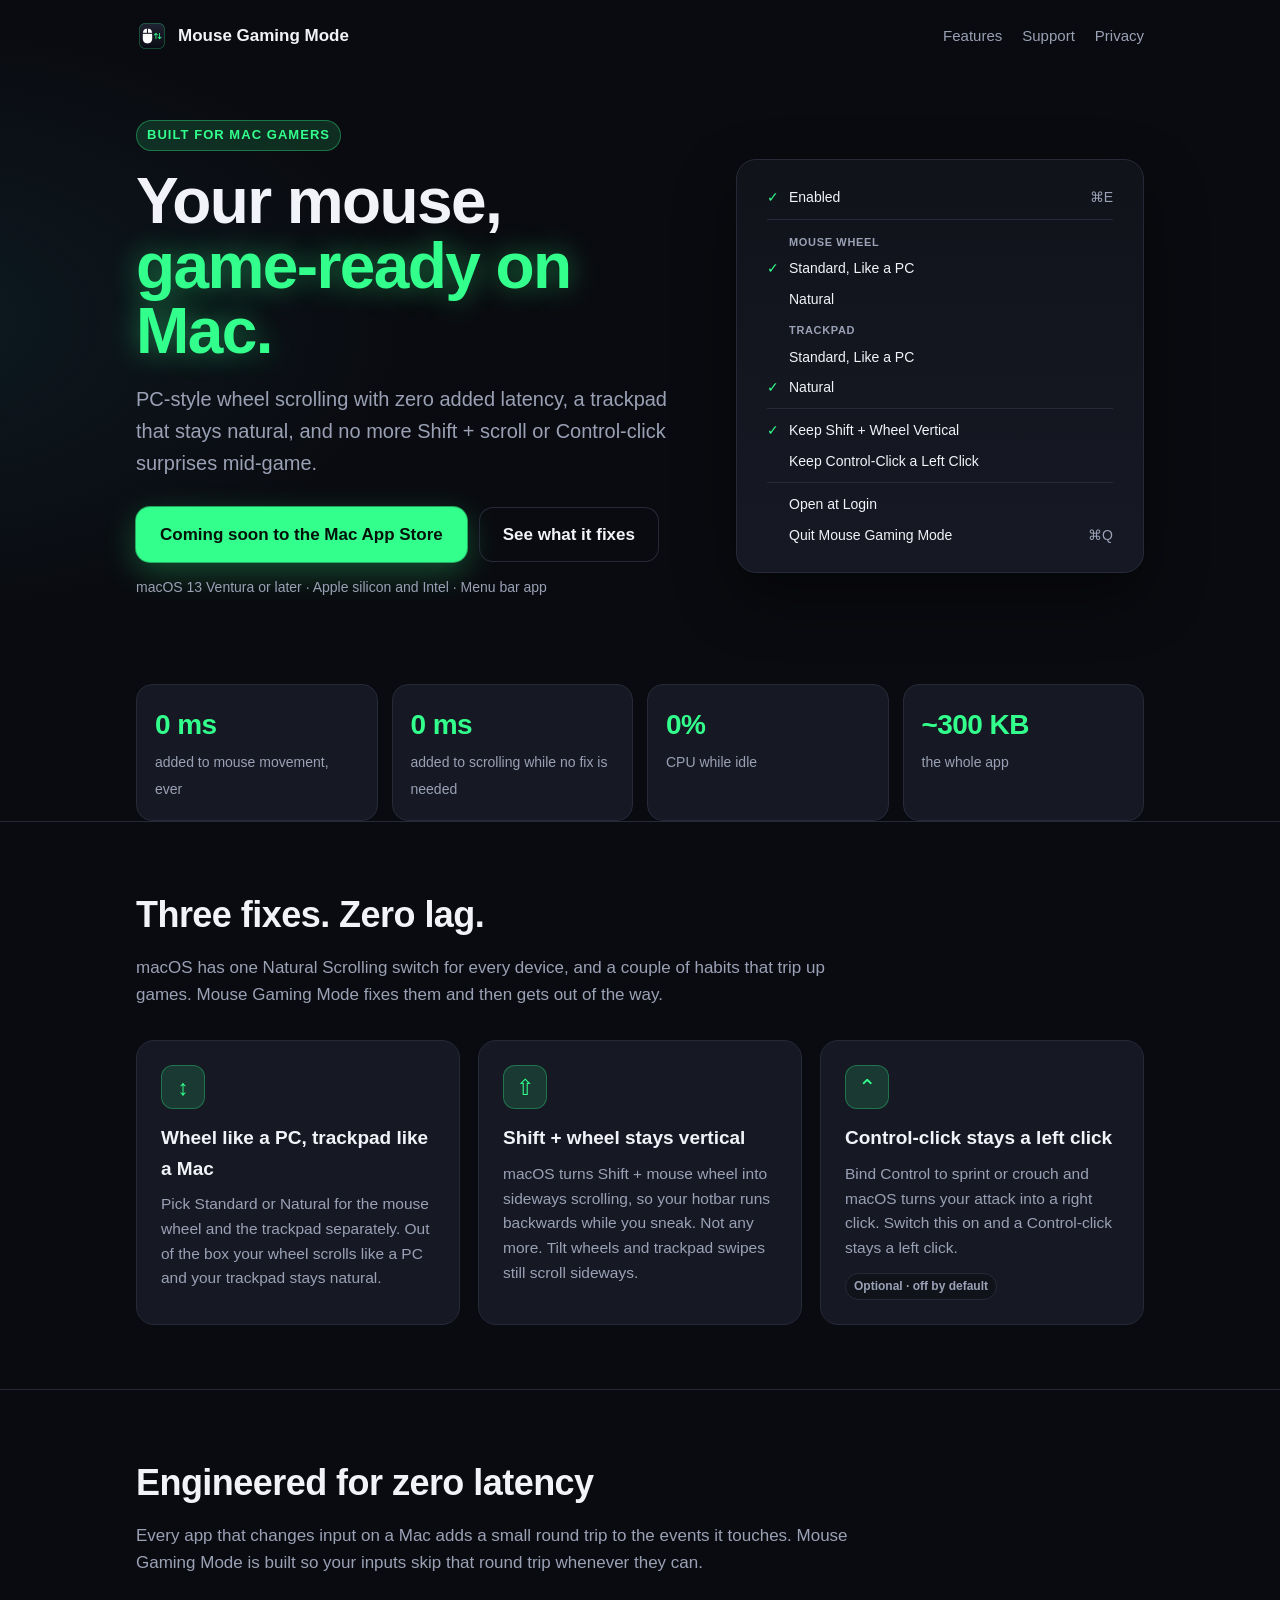
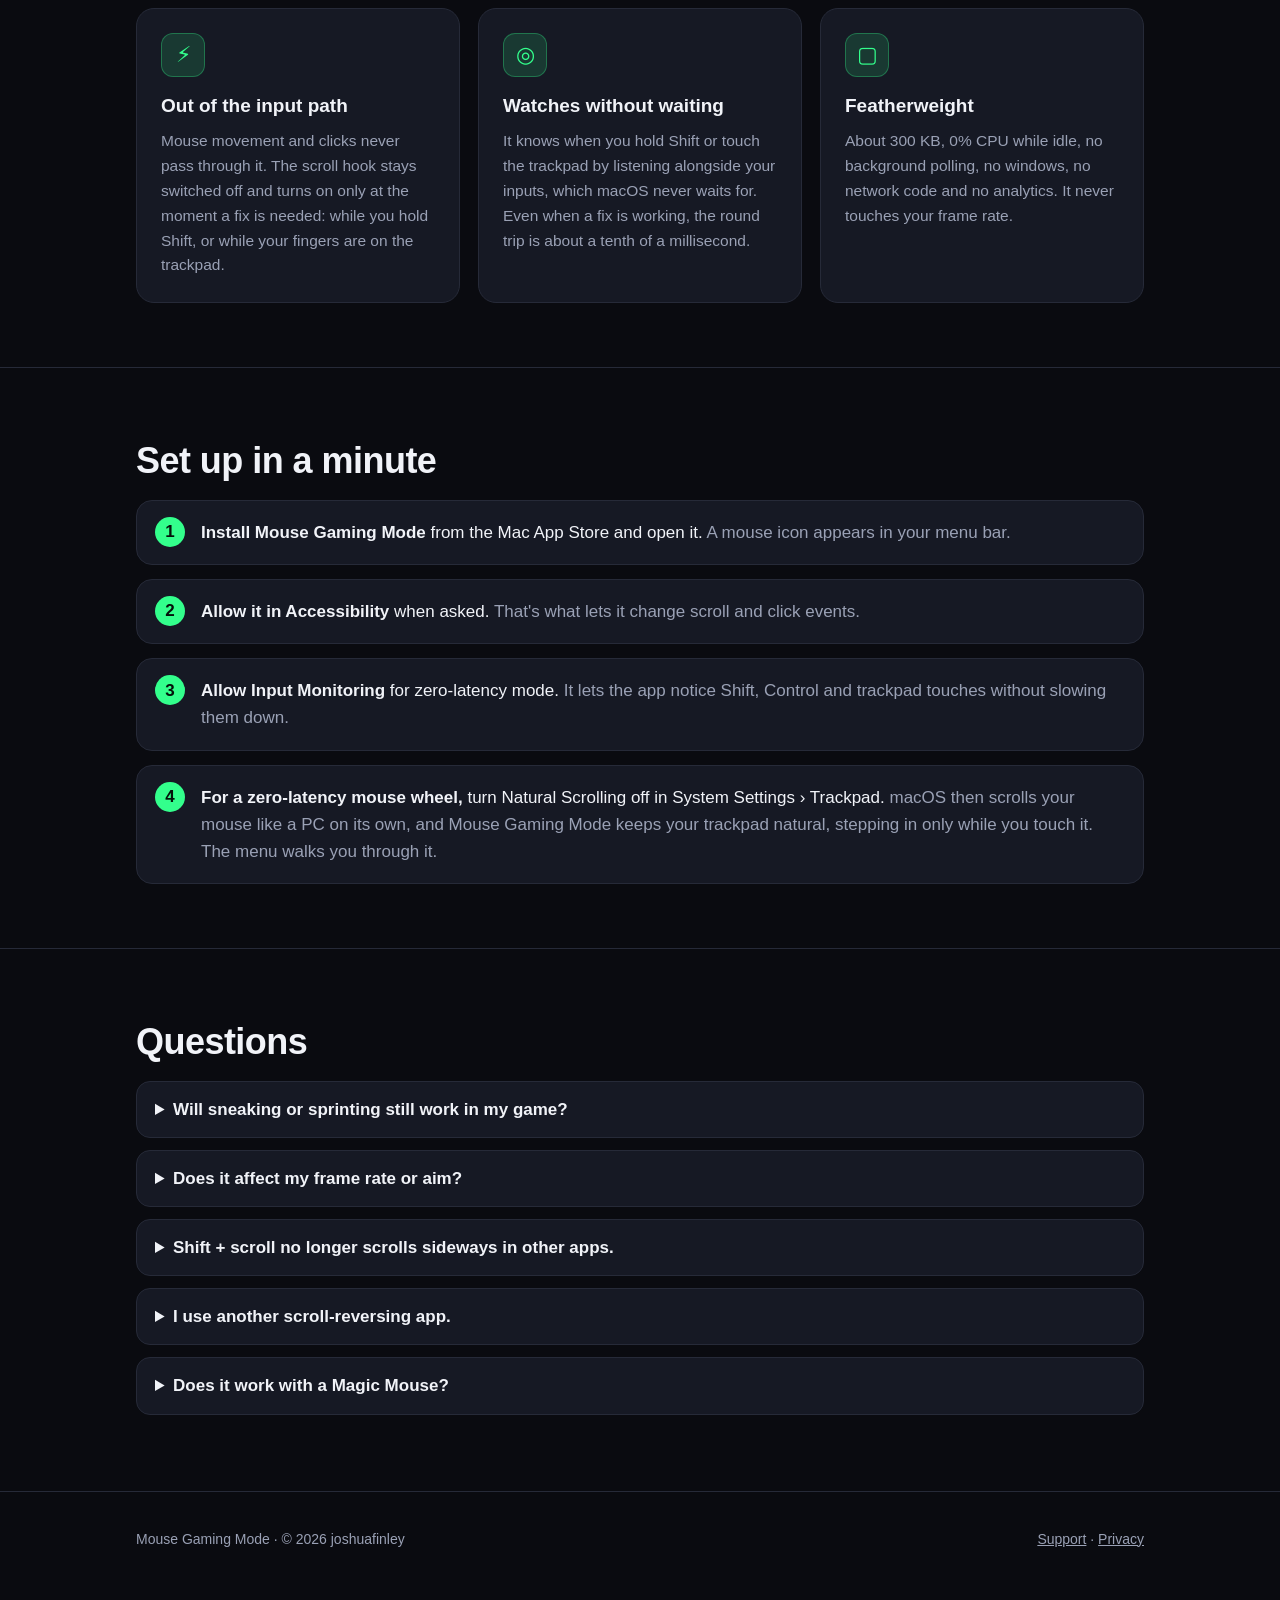
==== index.html @ 8901ee2d "Website for Mouse Gaming Mode Co-Authored-By: Claude Opus 5.5 <noreply@anthropic.com>" ====
<!doctype html>
<html lang="en">
<head>
<meta charset="utf-8">
<meta name="viewport" content="width=device-width, initial-scale=1">
<title>Mouse Gaming Mode for Mac</title>
<meta name="description" content="Mouse Gaming Mode makes your mouse game-ready on Mac: PC-style wheel scrolling with zero added latency, a natural trackpad, and fixes for Shift + scroll and Control-click in games.">
<meta property="og:title" content="Mouse Gaming Mode: your mouse, game-ready on Mac">
<meta property="og:description" content="PC-style mouse scrolling with zero added latency, a natural trackpad, and no more Shift + scroll or Control-click surprises in games.">
<meta property="og:image" content="https://joshuafinley.github.io/mouse-gaming-mode/icon.png">
<link rel="icon" href="icon.png">
<link rel="stylesheet" href="style.css">
</head>
<body>
<div class="wrap">
  <nav>
    <a class="brand" href="./"><img src="icon.png" alt="" width="32" height="32">Mouse Gaming Mode</a>
    <div class="links"><a href="#features">Features</a><a href="support.html">Support</a><a href="privacy.html">Privacy</a></div>
  </nav>

  <header class="hero">
    <div>
      <span class="eyebrow">Built for Mac gamers</span>
      <h1>Your mouse,<br><span class="neon">game‑ready on Mac.</span></h1>
      <p class="lead">PC-style wheel scrolling with zero added latency, a trackpad that stays natural, and no more Shift + scroll or Control-click surprises mid-game.</p>
      <div class="cta">
        <a class="button" aria-disabled="true">Coming soon to the Mac App Store</a>
        <a class="button ghost" href="#features">See what it fixes</a>
      </div>
      <p class="meta">macOS 13 Ventura or later · Apple silicon and Intel · Menu bar app</p>
    </div>
    <div class="panel menu" aria-label="The Mouse Gaming Mode menu">
      <div class="row"><span class="tick">✓</span><span>Enabled</span><span class="key">⌘E</span></div>
      <div class="sep"></div>
      <div class="head">MOUSE WHEEL</div>
      <div class="row"><span class="tick">✓</span><span>Standard, Like a PC</span><span></span></div>
      <div class="row"><span class="tick"></span><span>Natural</span><span></span></div>
      <div class="head">TRACKPAD</div>
      <div class="row"><span class="tick"></span><span>Standard, Like a PC</span><span></span></div>
      <div class="row"><span class="tick">✓</span><span>Natural</span><span></span></div>
      <div class="sep"></div>
      <div class="row"><span class="tick">✓</span><span>Keep Shift + Wheel Vertical</span><span></span></div>
      <div class="row"><span class="tick"></span><span>Keep Control-Click a Left Click</span><span></span></div>
      <div class="sep"></div>
      <div class="row"><span class="tick"></span><span>Open at Login</span><span></span></div>
      <div class="row"><span class="tick"></span><span>Quit Mouse Gaming Mode</span><span class="key">⌘Q</span></div>
    </div>
  </header>

  <div class="stats">
    <div class="stat"><b>0 ms</b><span>added to mouse movement, ever</span></div>
    <div class="stat"><b>0 ms</b><span>added to scrolling while no fix is needed</span></div>
    <div class="stat"><b>0%</b><span>CPU while idle</span></div>
    <div class="stat"><b>~300 KB</b><span>the whole app</span></div>
  </div>
</div>

<section id="features">
  <div class="wrap">
    <h2>Three fixes. Zero lag.</h2>
    <p class="sub">macOS has one Natural Scrolling switch for every device, and a couple of habits that trip up games. Mouse Gaming Mode fixes them and then gets out of the way.</p>
    <div class="cards">
      <article class="card">
        <div class="glyph" aria-hidden="true">↕︎</div>
        <h3>Wheel like a PC, trackpad like a Mac</h3>
        <p>Pick Standard or Natural for the mouse wheel and the trackpad separately. Out of the box your wheel scrolls like a PC and your trackpad stays natural.</p>
      </article>
      <article class="card">
        <div class="glyph" aria-hidden="true">⇧</div>
        <h3>Shift + wheel stays vertical</h3>
        <p>macOS turns Shift + mouse wheel into sideways scrolling, so your hotbar runs backwards while you sneak. Not any more. Tilt wheels and trackpad swipes still scroll sideways.</p>
      </article>
      <article class="card">
        <div class="glyph" aria-hidden="true">⌃</div>
        <h3>Control-click stays a left click</h3>
        <p>Bind Control to sprint or crouch and macOS turns your attack into a right click. Switch this on and a Control-click stays a left click.</p>
        <span class="tag">Optional · off by default</span>
      </article>
    </div>
  </div>
</section>

<section>
  <div class="wrap">
    <h2>Engineered for zero latency</h2>
    <p class="sub">Every app that changes input on a Mac adds a small round trip to the events it touches. Mouse Gaming Mode is built so your inputs skip that round trip whenever they can.</p>
    <div class="cards">
      <article class="card">
        <div class="glyph" aria-hidden="true">⚡︎</div>
        <h3>Out of the input path</h3>
        <p>Mouse movement and clicks never pass through it. The scroll hook stays switched off and turns on only at the moment a fix is needed: while you hold Shift, or while your fingers are on the trackpad.</p>
      </article>
      <article class="card">
        <div class="glyph" aria-hidden="true">◎</div>
        <h3>Watches without waiting</h3>
        <p>It knows when you hold Shift or touch the trackpad by listening alongside your inputs, which macOS never waits for. Even when a fix is working, the round trip is about a tenth of a millisecond.</p>
      </article>
      <article class="card">
        <div class="glyph" aria-hidden="true">▢</div>
        <h3>Featherweight</h3>
        <p>About 300 KB, 0% CPU while idle, no background polling, no windows, no network code and no analytics. It never touches your frame rate.</p>
      </article>
    </div>
  </div>
</section>

<section>
  <div class="wrap">
    <h2>Set up in a minute</h2>
    <ol class="steps">
      <li><strong>Install Mouse Gaming Mode</strong> from the Mac App Store and open it. <span>A mouse icon appears in your menu bar.</span></li>
      <li><strong>Allow it in Accessibility</strong> when asked. <span>That's what lets it change scroll and click events.</span></li>
      <li><strong>Allow Input Monitoring</strong> for zero-latency mode. <span>It lets the app notice Shift, Control and trackpad touches without slowing them down.</span></li>
      <li><strong>For a zero-latency mouse wheel,</strong> turn Natural Scrolling off in System Settings › Trackpad. <span>macOS then scrolls your mouse like a PC on its own, and Mouse Gaming Mode keeps your trackpad natural, stepping in only while you touch it. The menu walks you through it.</span></li>
    </ol>
  </div>
</section>

<section>
  <div class="wrap">
    <h2>Questions</h2>
    <details>
      <summary>Will sneaking or sprinting still work in my game?</summary>
      <p>Yes. Games read the Shift and Control keys directly. Mouse Gaming Mode only removes them from the scroll or click event itself, which is what macOS uses to turn a scroll sideways or a click into a right click.</p>
    </details>
    <details>
      <summary>Does it affect my frame rate or aim?</summary>
      <p>No. It never sees mouse movement, uses no CPU while idle and draws nothing but its menu bar icon.</p>
    </details>
    <details>
      <summary>Shift + scroll no longer scrolls sideways in other apps.</summary>
      <p>That's the fix doing its job everywhere. If you rely on Shift + scroll for sideways scrolling, switch off Keep Shift + Wheel Vertical when you're not gaming.</p>
    </details>
    <details>
      <summary>I use another scroll-reversing app.</summary>
      <p>Quit it first, otherwise both reverse your scrolling and it ends up back where it started.</p>
    </details>
    <details>
      <summary>Does it work with a Magic Mouse?</summary>
      <p>A Magic Mouse scrolls smoothly, like a trackpad, so the App Store edition can't tell the two apart: a Magic Mouse follows your Trackpad setting.</p>
    </details>
  </div>
</section>

<footer>
  <div class="wrap">
    <span>Mouse Gaming Mode · © 2026 joshuafinley</span>
    <span><a href="support.html">Support</a> · <a href="privacy.html">Privacy</a></span>
  </div>
</footer>
</body>
</html>
---- style.css ----
:root {
  --bg: #0a0b10;
  --bg-2: #11131b;
  --surface: #161924;
  --line: #262a38;
  --text: #f1f3f8;
  --muted: #9aa1b5;
  --neon: #33ff8c;
  --neon-dim: rgba(51, 255, 140, 0.14);
  --cyan: #2fd7ff;
  color-scheme: dark;
}
* { box-sizing: border-box; }
html { background: var(--bg); }
body {
  margin: 0;
  background:
    radial-gradient(1200px 500px at 80% -10%, rgba(51, 255, 140, 0.10), transparent 60%),
    radial-gradient(900px 500px at -10% 10%, rgba(47, 215, 255, 0.08), transparent 60%),
    var(--bg);
  color: var(--text);
  font: 17px/1.6 -apple-system, BlinkMacSystemFont, "SF Pro Text", "Helvetica Neue", Arial, sans-serif;
  -webkit-font-smoothing: antialiased;
}
a { color: var(--neon); }
.wrap { max-width: 1040px; margin: 0 auto; padding: 0 16px; }

nav { display: flex; align-items: center; justify-content: space-between; padding: 20px 0; }
nav .brand { display: flex; align-items: center; gap: 10px; color: var(--text); text-decoration: none; font-weight: 700; }
nav .brand img { width: 32px; height: 32px; }
nav .links { display: flex; gap: 20px; font-size: 15px; }
nav .links a { color: var(--muted); text-decoration: none; }
nav .links a:hover { color: var(--text); }

.hero { display: grid; grid-template-columns: 1.15fr 0.85fr; gap: 48px; align-items: center; padding: 48px 0 64px; }
.eyebrow {
  display: inline-block; font-size: 13px; font-weight: 700; letter-spacing: 0.08em; text-transform: uppercase;
  color: var(--neon); background: var(--neon-dim); border: 1px solid rgba(51, 255, 140, 0.35);
  padding: 4px 10px; border-radius: 99px;
}
h1 { font-size: clamp(38px, 6.4vw, 64px); line-height: 1.02; letter-spacing: -0.025em; margin: 18px 0 18px; }
h1 .neon { color: var(--neon); text-shadow: 0 0 28px rgba(51, 255, 140, 0.45); }
.lead { font-size: 20px; color: var(--muted); margin: 0 0 28px; max-width: 32em; }
.cta { display: flex; flex-wrap: wrap; gap: 12px; align-items: center; }
.button {
  display: inline-flex; align-items: center; gap: 10px; padding: 14px 24px; border-radius: 14px;
  background: var(--neon); color: #04130a; font-weight: 700; text-decoration: none;
  box-shadow: 0 0 0 1px rgba(51, 255, 140, 0.6), 0 10px 32px rgba(51, 255, 140, 0.28);
}
.button.ghost { background: transparent; color: var(--text); box-shadow: inset 0 0 0 1px var(--line); }
.button[aria-disabled="true"] { cursor: default; }
.meta { color: var(--muted); font-size: 14px; margin-top: 14px; }

.panel {
  background: linear-gradient(180deg, var(--bg-2), var(--surface)); border: 1px solid var(--line);
  border-radius: 20px; padding: 22px; box-shadow: 0 24px 60px rgba(0, 0, 0, 0.45);
}
.menu { font-size: 14px; }
.menu .row { display: grid; grid-template-columns: 18px 1fr auto; gap: 4px; padding: 4px 8px; border-radius: 6px; }
.menu .row:hover { background: rgba(51, 255, 140, 0.16); }
.menu .tick { color: var(--neon); }
.menu .key { color: var(--muted); }
.menu .head { padding: 8px 8px 2px 30px; font-size: 11px; font-weight: 700; letter-spacing: 0.06em; color: var(--muted); }
.menu .sep { height: 1px; background: var(--line); margin: 6px 8px; }

.stats { display: grid; grid-template-columns: repeat(4, 1fr); gap: 14px; margin: 8px 0 0; }
.stat { background: var(--surface); border: 1px solid var(--line); border-radius: 16px; padding: 18px; }
.stat b { display: block; font-size: 28px; color: var(--neon); letter-spacing: -0.02em; }
.stat span { color: var(--muted); font-size: 14px; }

section { padding: 64px 0; border-top: 1px solid var(--line); }
h2 { font-size: clamp(26px, 4vw, 36px); letter-spacing: -0.015em; margin: 0 0 10px; }
.sub { color: var(--muted); margin: 0 0 32px; max-width: 42em; }
.cards { display: grid; grid-template-columns: repeat(3, 1fr); gap: 18px; }
.card { background: var(--surface); border: 1px solid var(--line); border-radius: 18px; padding: 24px; }
.card .glyph {
  width: 44px; height: 44px; border-radius: 12px; display: grid; place-items: center; font-size: 22px;
  color: var(--neon); background: var(--neon-dim); border: 1px solid rgba(51, 255, 140, 0.3); margin-bottom: 14px;
}
.card h3 { margin: 0 0 8px; font-size: 19px; }
.card p { margin: 0; color: var(--muted); font-size: 15.5px; }
.tag { display: inline-block; margin-top: 12px; font-size: 12px; font-weight: 700; padding: 3px 8px; border-radius: 99px; background: var(--bg-2); color: var(--muted); border: 1px solid var(--line); }

ol.steps { counter-reset: step; list-style: none; padding: 0; margin: 0; display: grid; gap: 14px; }
ol.steps li { counter-increment: step; position: relative; padding: 18px 20px 18px 64px; background: var(--surface); border: 1px solid var(--line); border-radius: 16px; }
ol.steps li::before {
  content: counter(step); position: absolute; left: 18px; top: 16px; width: 30px; height: 30px; border-radius: 50%;
  display: grid; place-items: center; background: var(--neon); color: #04130a; font-weight: 800;
}
ol.steps li span { color: var(--muted); }

details { background: var(--surface); border: 1px solid var(--line); border-radius: 14px; padding: 14px 18px; margin-bottom: 12px; }
summary { font-weight: 600; cursor: pointer; }
details p, details ul { color: var(--muted); margin: 10px 0 0; }

.prose { max-width: 760px; padding: 24px 0 64px; }
.prose h1 { font-size: clamp(32px, 5vw, 44px); }
.prose h2 { font-size: 22px; margin-top: 36px; }
.prose p, .prose li { color: #c9cede; }

footer { padding: 36px 0 56px; color: var(--muted); font-size: 14px; border-top: 1px solid var(--line); }
footer .wrap { display: flex; flex-wrap: wrap; gap: 8px 24px; justify-content: space-between; }
footer a { color: var(--muted); }

@media (max-width: 860px) {
  .hero { grid-template-columns: 1fr; padding-top: 24px; gap: 32px; }
  .cards { grid-template-columns: 1fr; }
  .stats { grid-template-columns: repeat(2, 1fr); }
  nav .links { gap: 14px; }
}
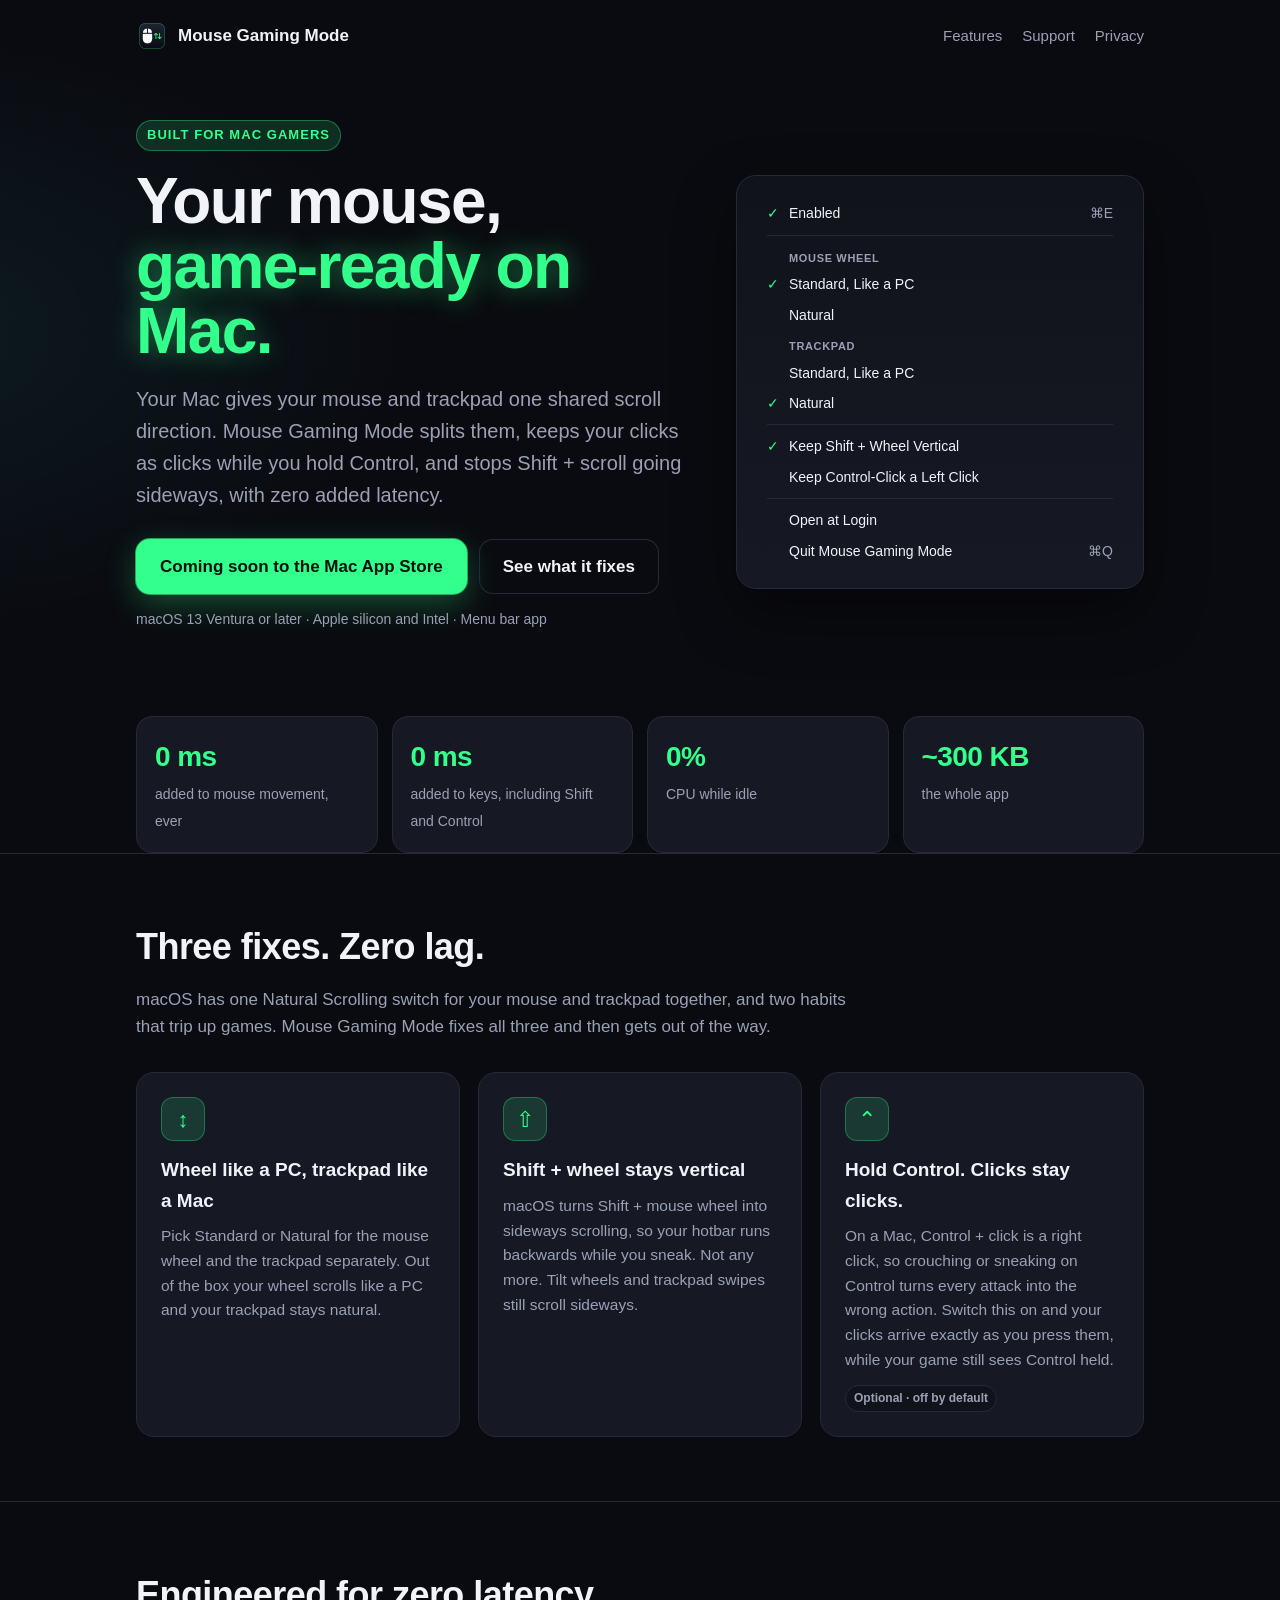
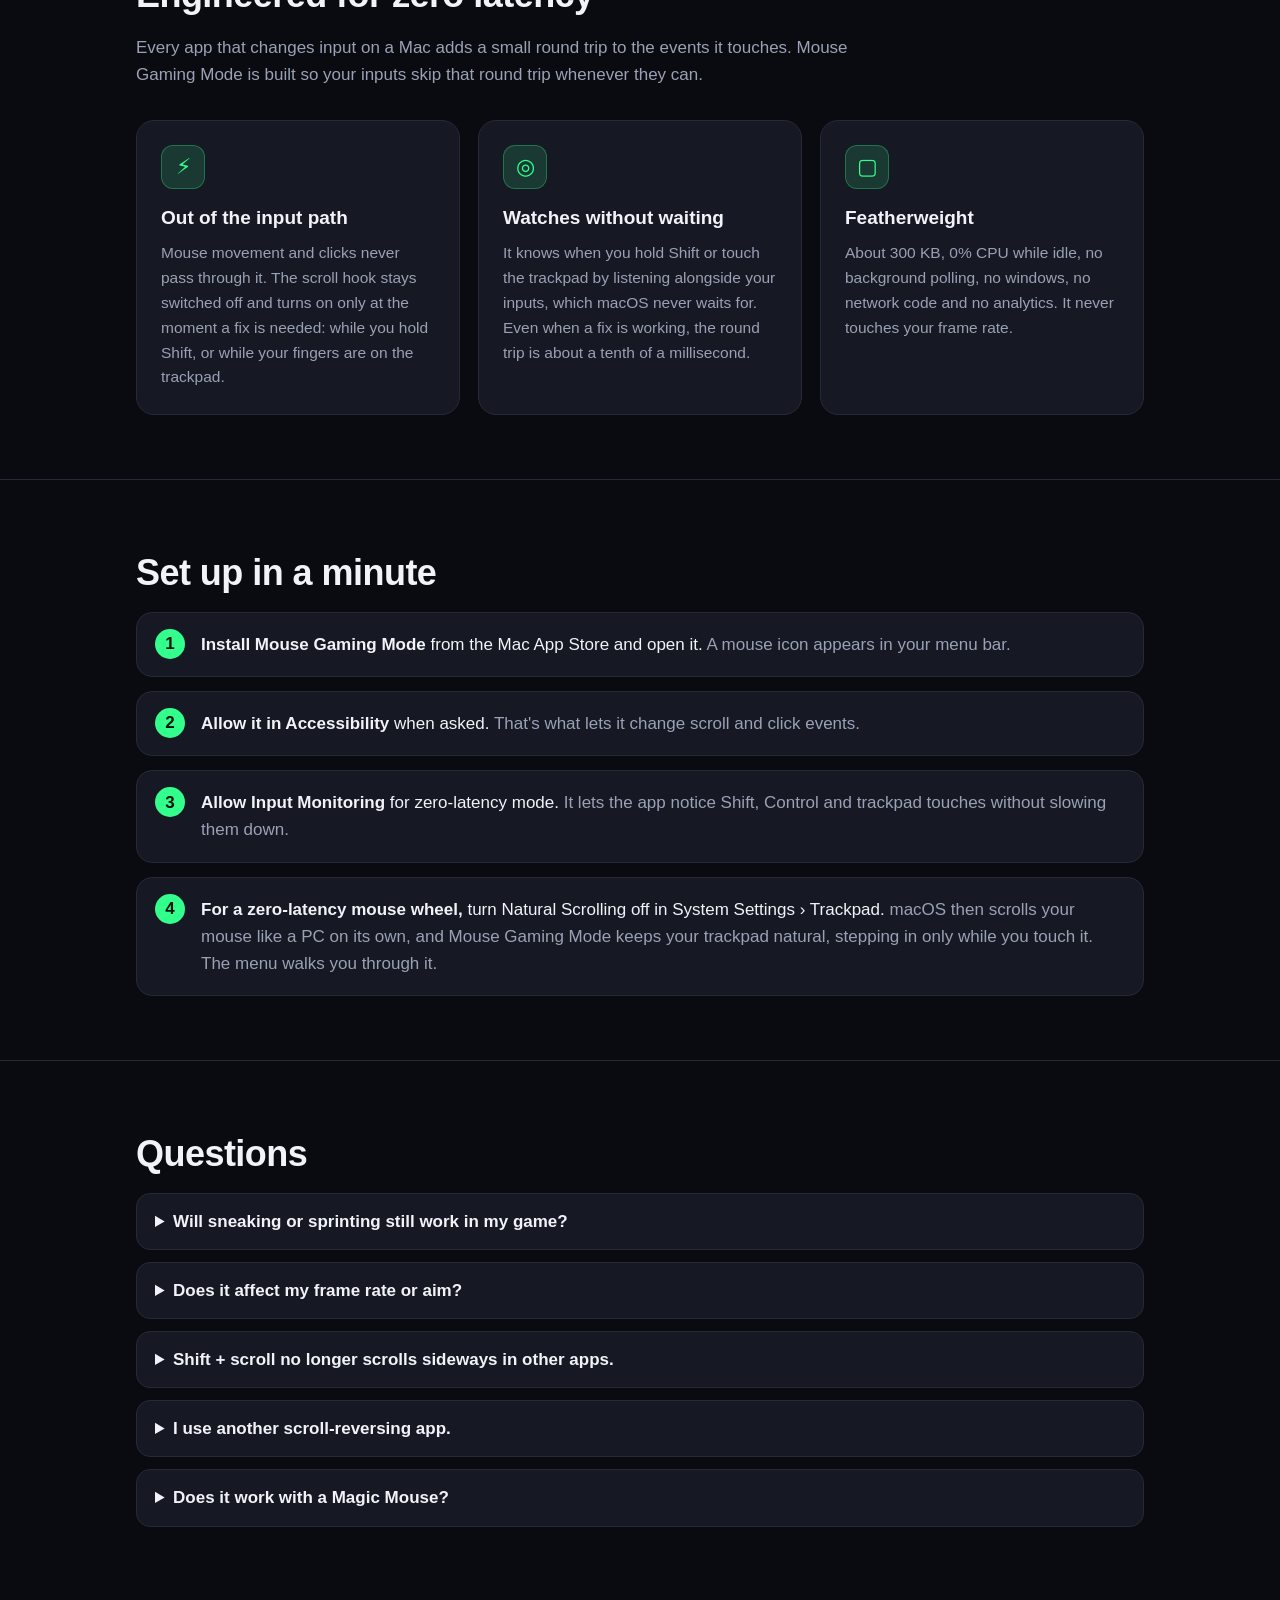
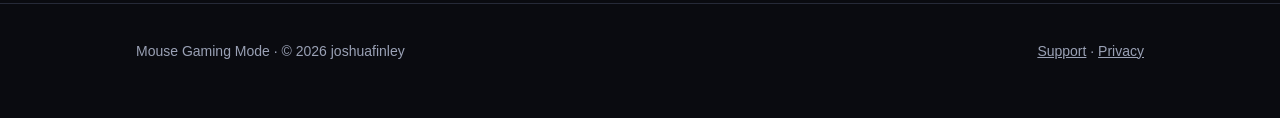
==== commit e8672314: "Lead with the shared scroll direction and Control staying a key Co-Authored-By: Claude Opus 5.5 <nor" ====
--- a/index.html
+++ b/index.html
@@ -22,7 +22,7 @@
     <div>
       <span class="eyebrow">Built for Mac gamers</span>
       <h1>Your mouse,<br><span class="neon">game‑ready on Mac.</span></h1>
-      <p class="lead">PC-style wheel scrolling with zero added latency, a trackpad that stays natural, and no more Shift + scroll or Control-click surprises mid-game.</p>
+      <p class="lead">Your Mac gives your mouse and trackpad one shared scroll direction. Mouse Gaming Mode splits them, keeps your clicks as clicks while you hold Control, and stops Shift + scroll going sideways, with zero added latency.</p>
       <div class="cta">
         <a class="button" aria-disabled="true">Coming soon to the Mac App Store</a>
         <a class="button ghost" href="#features">See what it fixes</a>
@@ -49,7 +49,7 @@
 
   <div class="stats">
     <div class="stat"><b>0 ms</b><span>added to mouse movement, ever</span></div>
-    <div class="stat"><b>0 ms</b><span>added to scrolling while no fix is needed</span></div>
+    <div class="stat"><b>0 ms</b><span>added to keys, including Shift and Control</span></div>
     <div class="stat"><b>0%</b><span>CPU while idle</span></div>
     <div class="stat"><b>~300 KB</b><span>the whole app</span></div>
   </div>
@@ -58,7 +58,7 @@
 <section id="features">
   <div class="wrap">
     <h2>Three fixes. Zero lag.</h2>
-    <p class="sub">macOS has one Natural Scrolling switch for every device, and a couple of habits that trip up games. Mouse Gaming Mode fixes them and then gets out of the way.</p>
+    <p class="sub">macOS has one Natural Scrolling switch for your mouse and trackpad together, and two habits that trip up games. Mouse Gaming Mode fixes all three and then gets out of the way.</p>
     <div class="cards">
       <article class="card">
         <div class="glyph" aria-hidden="true">↕︎</div>
@@ -72,8 +72,8 @@
       </article>
       <article class="card">
         <div class="glyph" aria-hidden="true">⌃</div>
-        <h3>Control-click stays a left click</h3>
-        <p>Bind Control to sprint or crouch and macOS turns your attack into a right click. Switch this on and a Control-click stays a left click.</p>
+        <h3>Hold Control. Clicks stay clicks.</h3>
+        <p>On a Mac, Control + click is a right click, so crouching or sneaking on Control turns every attack into the wrong action. Switch this on and your clicks arrive exactly as you press them, while your game still sees Control held.</p>
         <span class="tag">Optional · off by default</span>
       </article>
     </div>
--- a/style.css
+++ b/style.css
@@ -26,7 +26,7 @@
 .wrap { max-width: 1040px; margin: 0 auto; padding: 0 16px; }
 
 nav { display: flex; align-items: center; justify-content: space-between; padding: 20px 0; }
-nav .brand { display: flex; align-items: center; gap: 10px; color: var(--text); text-decoration: none; font-weight: 700; }
+nav .brand { display: flex; align-items: center; gap: 10px; color: var(--text); text-decoration: none; font-weight: 700; white-space: nowrap; }
 nav .brand img { width: 32px; height: 32px; }
 nav .links { display: flex; gap: 20px; font-size: 15px; }
 nav .links a { color: var(--muted); text-decoration: none; }
@@ -106,5 +106,6 @@
   .hero { grid-template-columns: 1fr; padding-top: 24px; gap: 32px; }
   .cards { grid-template-columns: 1fr; }
   .stats { grid-template-columns: repeat(2, 1fr); }
-  nav .links { gap: 14px; }
+  nav { gap: 12px; }
+  nav .links { gap: 12px; font-size: 14px; }
 }
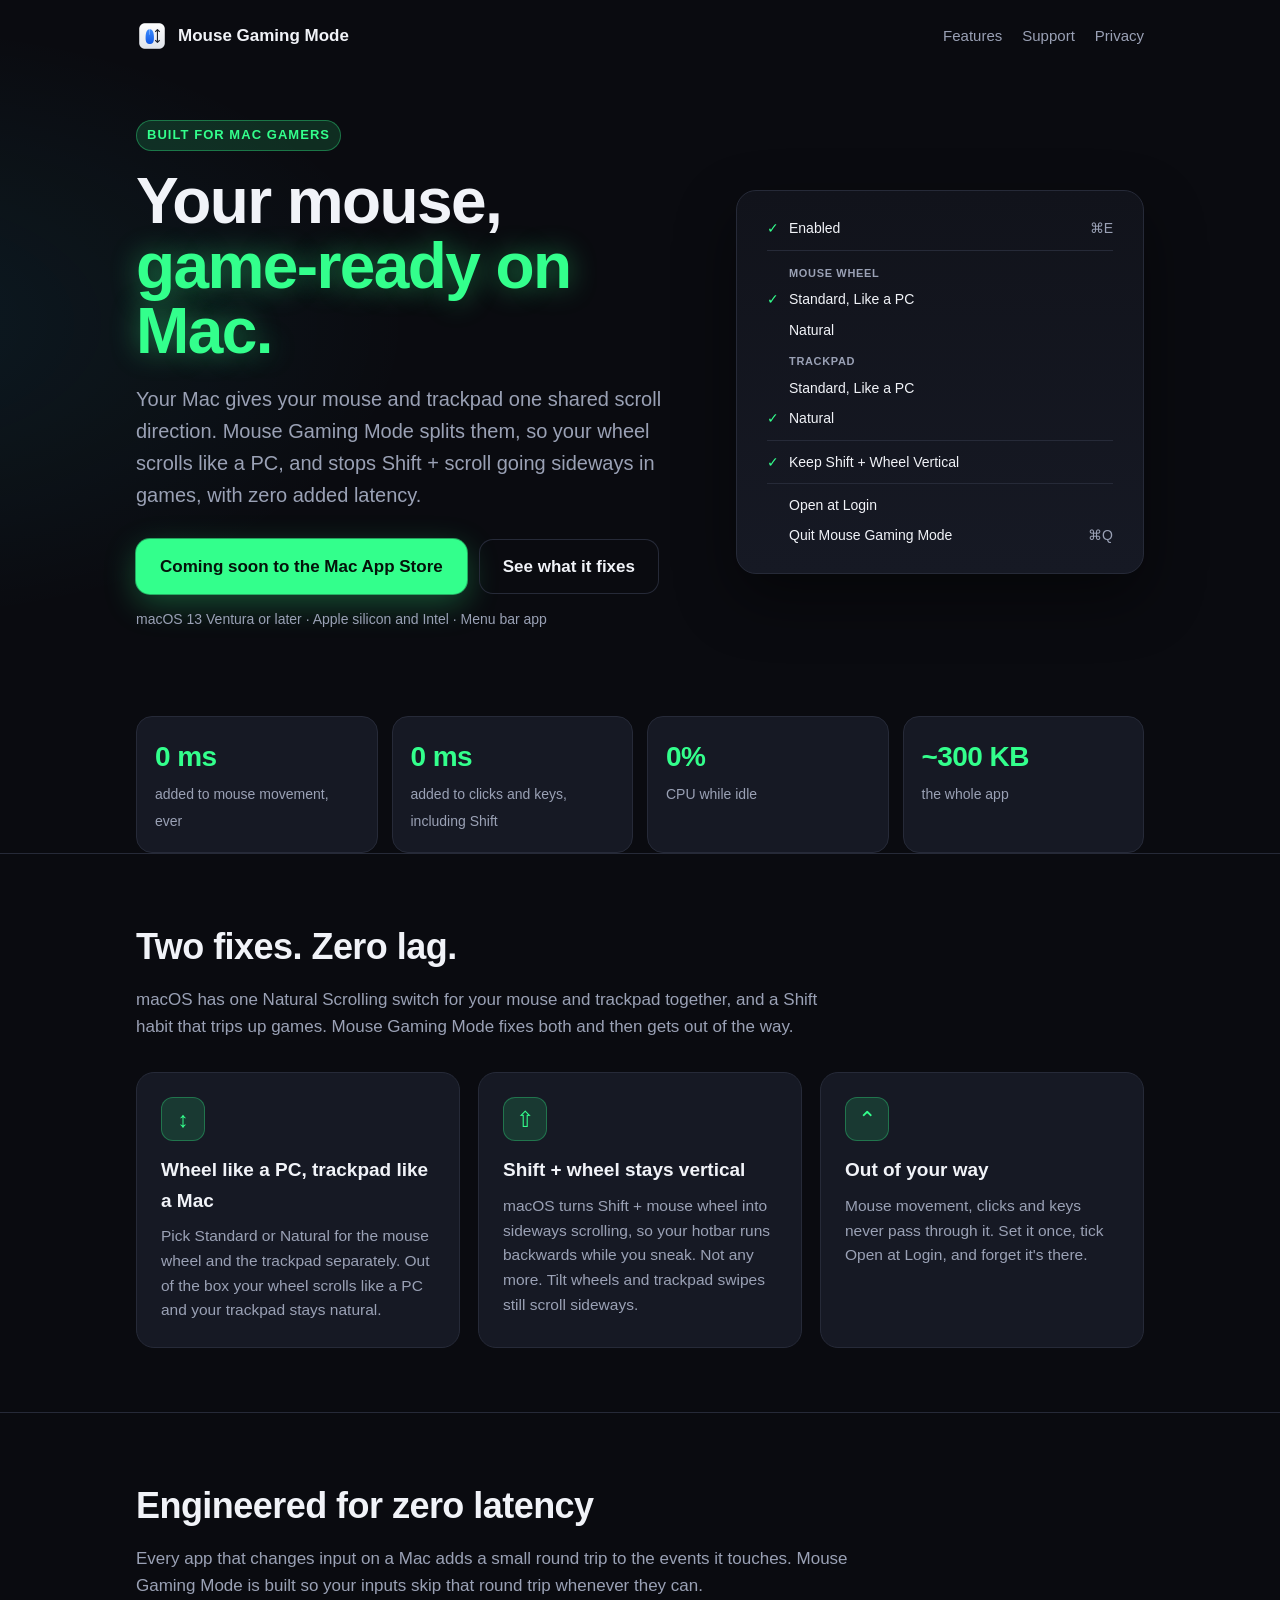
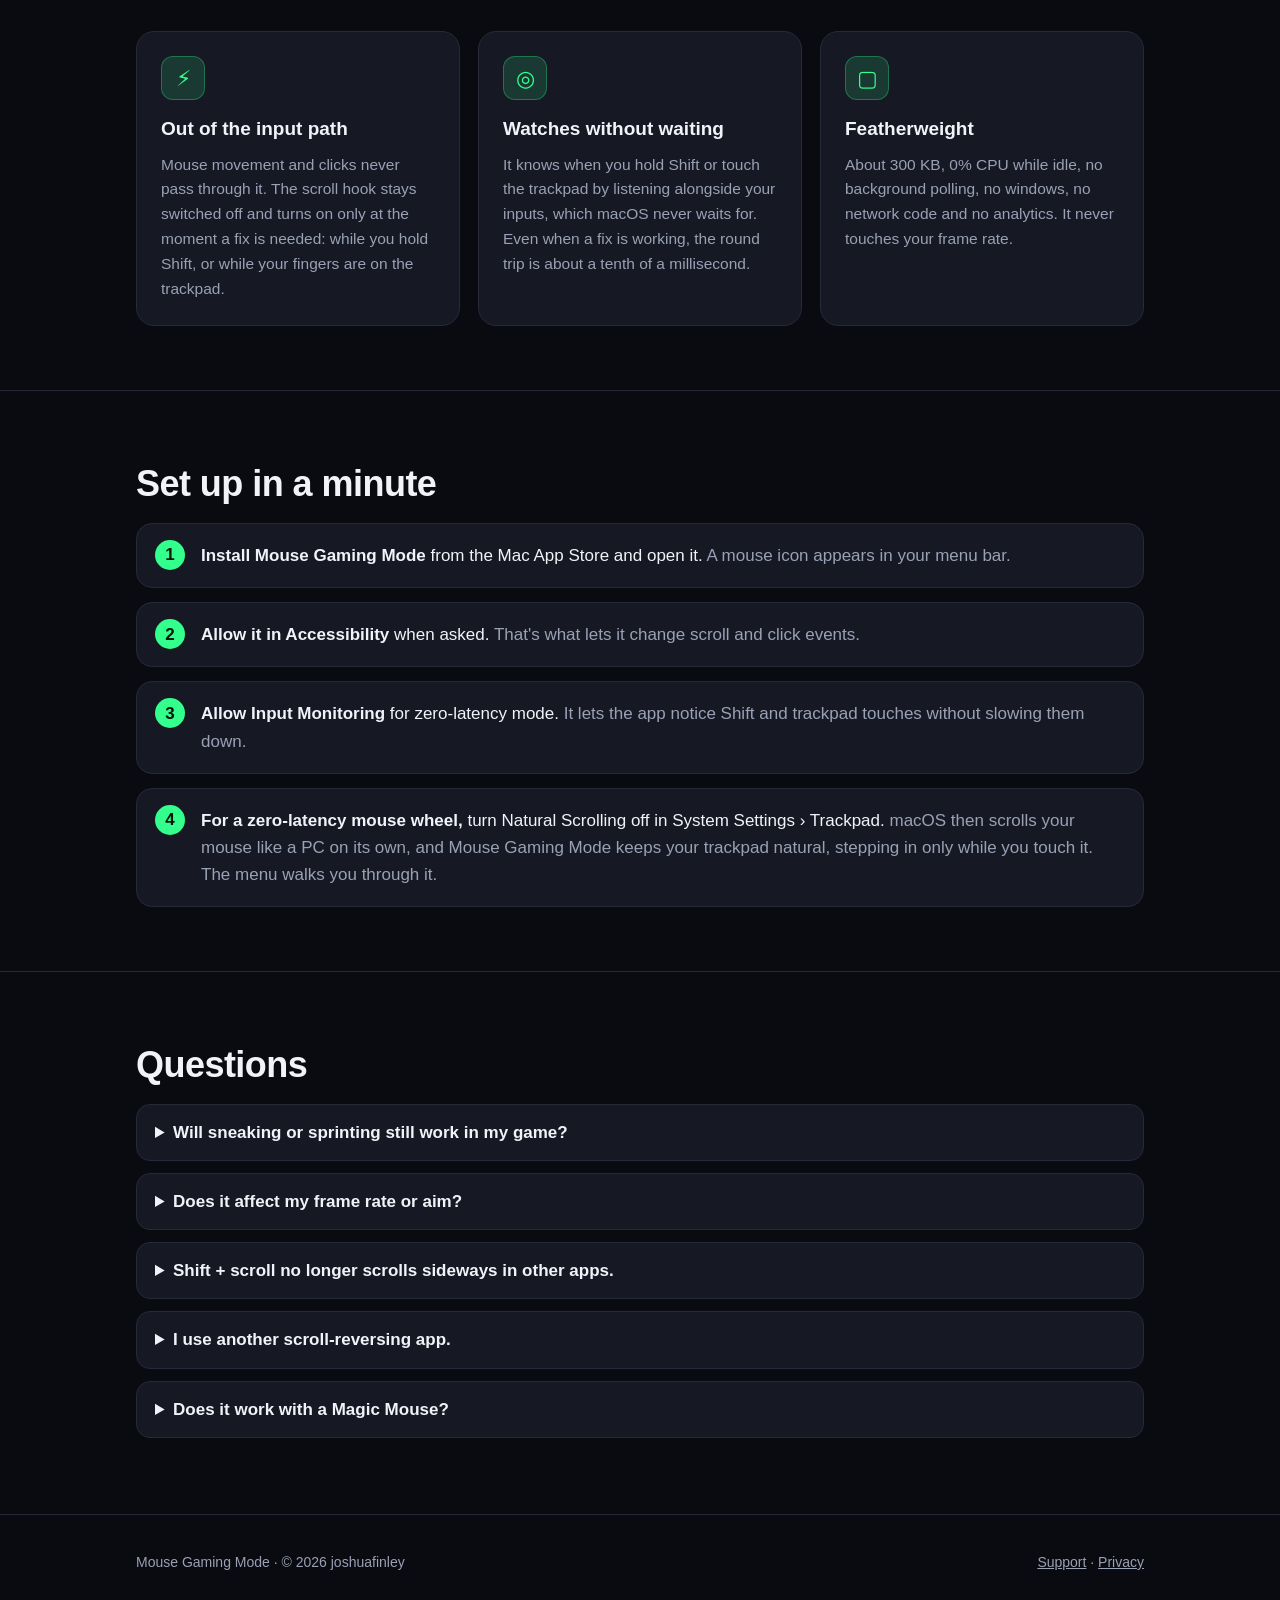
==== commit 802e3ffa: "Remove the Control-click feature from the site Co-Authored-By: Claude Opus 5.5 <noreply@anthropic.co" ====
--- a/index.html
+++ b/index.html
@@ -4,9 +4,9 @@
 <meta charset="utf-8">
 <meta name="viewport" content="width=device-width, initial-scale=1">
 <title>Mouse Gaming Mode for Mac</title>
-<meta name="description" content="Mouse Gaming Mode makes your mouse game-ready on Mac: PC-style wheel scrolling with zero added latency, a natural trackpad, and fixes for Shift + scroll and Control-click in games.">
+<meta name="description" content="Mouse Gaming Mode makes your mouse game-ready on Mac: PC-style wheel scrolling with zero added latency, a natural trackpad, and Shift + scroll that stays vertical in games.">
 <meta property="og:title" content="Mouse Gaming Mode: your mouse, game-ready on Mac">
-<meta property="og:description" content="PC-style mouse scrolling with zero added latency, a natural trackpad, and no more Shift + scroll or Control-click surprises in games.">
+<meta property="og:description" content="PC-style mouse scrolling with zero added latency, a natural trackpad, and no more Shift + scroll going sideways in games.">
 <meta property="og:image" content="https://joshuafinley.github.io/mouse-gaming-mode/icon.png">
 <link rel="icon" href="icon.png">
 <link rel="stylesheet" href="style.css">
@@ -22,7 +22,7 @@
     <div>
       <span class="eyebrow">Built for Mac gamers</span>
       <h1>Your mouse,<br><span class="neon">game‑ready on Mac.</span></h1>
-      <p class="lead">Your Mac gives your mouse and trackpad one shared scroll direction. Mouse Gaming Mode splits them, keeps your clicks as clicks while you hold Control, and stops Shift + scroll going sideways, with zero added latency.</p>
+      <p class="lead">Your Mac gives your mouse and trackpad one shared scroll direction. Mouse Gaming Mode splits them, so your wheel scrolls like a PC, and stops Shift + scroll going sideways in games, with zero added latency.</p>
       <div class="cta">
         <a class="button" aria-disabled="true">Coming soon to the Mac App Store</a>
         <a class="button ghost" href="#features">See what it fixes</a>
@@ -40,7 +40,6 @@
       <div class="row"><span class="tick">✓</span><span>Natural</span><span></span></div>
       <div class="sep"></div>
       <div class="row"><span class="tick">✓</span><span>Keep Shift + Wheel Vertical</span><span></span></div>
-      <div class="row"><span class="tick"></span><span>Keep Control-Click a Left Click</span><span></span></div>
       <div class="sep"></div>
       <div class="row"><span class="tick"></span><span>Open at Login</span><span></span></div>
       <div class="row"><span class="tick"></span><span>Quit Mouse Gaming Mode</span><span class="key">⌘Q</span></div>
@@ -49,7 +48,7 @@
 
   <div class="stats">
     <div class="stat"><b>0 ms</b><span>added to mouse movement, ever</span></div>
-    <div class="stat"><b>0 ms</b><span>added to keys, including Shift and Control</span></div>
+    <div class="stat"><b>0 ms</b><span>added to clicks and keys, including Shift</span></div>
     <div class="stat"><b>0%</b><span>CPU while idle</span></div>
     <div class="stat"><b>~300 KB</b><span>the whole app</span></div>
   </div>
@@ -57,8 +56,8 @@
 
 <section id="features">
   <div class="wrap">
-    <h2>Three fixes. Zero lag.</h2>
-    <p class="sub">macOS has one Natural Scrolling switch for your mouse and trackpad together, and two habits that trip up games. Mouse Gaming Mode fixes all three and then gets out of the way.</p>
+    <h2>Two fixes. Zero lag.</h2>
+    <p class="sub">macOS has one Natural Scrolling switch for your mouse and trackpad together, and a Shift habit that trips up games. Mouse Gaming Mode fixes both and then gets out of the way.</p>
     <div class="cards">
       <article class="card">
         <div class="glyph" aria-hidden="true">↕︎</div>
@@ -72,9 +71,8 @@
       </article>
       <article class="card">
         <div class="glyph" aria-hidden="true">⌃</div>
-        <h3>Hold Control. Clicks stay clicks.</h3>
-        <p>On a Mac, Control + click is a right click, so crouching or sneaking on Control turns every attack into the wrong action. Switch this on and your clicks arrive exactly as you press them, while your game still sees Control held.</p>
-        <span class="tag">Optional · off by default</span>
+        <h3>Out of your way</h3>
+        <p>Mouse movement, clicks and keys never pass through it. Set it once, tick Open at Login, and forget it's there.</p>
       </article>
     </div>
   </div>
@@ -110,7 +108,7 @@
     <ol class="steps">
       <li><strong>Install Mouse Gaming Mode</strong> from the Mac App Store and open it. <span>A mouse icon appears in your menu bar.</span></li>
       <li><strong>Allow it in Accessibility</strong> when asked. <span>That's what lets it change scroll and click events.</span></li>
-      <li><strong>Allow Input Monitoring</strong> for zero-latency mode. <span>It lets the app notice Shift, Control and trackpad touches without slowing them down.</span></li>
+      <li><strong>Allow Input Monitoring</strong> for zero-latency mode. <span>It lets the app notice Shift and trackpad touches without slowing them down.</span></li>
       <li><strong>For a zero-latency mouse wheel,</strong> turn Natural Scrolling off in System Settings › Trackpad. <span>macOS then scrolls your mouse like a PC on its own, and Mouse Gaming Mode keeps your trackpad natural, stepping in only while you touch it. The menu walks you through it.</span></li>
     </ol>
   </div>
@@ -121,7 +119,7 @@
     <h2>Questions</h2>
     <details>
       <summary>Will sneaking or sprinting still work in my game?</summary>
-      <p>Yes. Games read the Shift and Control keys directly. Mouse Gaming Mode only removes them from the scroll or click event itself, which is what macOS uses to turn a scroll sideways or a click into a right click.</p>
+      <p>Yes. Games read the Shift key directly. Mouse Gaming Mode only removes Shift from the scroll event itself, which is what macOS uses to turn a scroll sideways.</p>
     </details>
     <details>
       <summary>Does it affect my frame rate or aim?</summary>
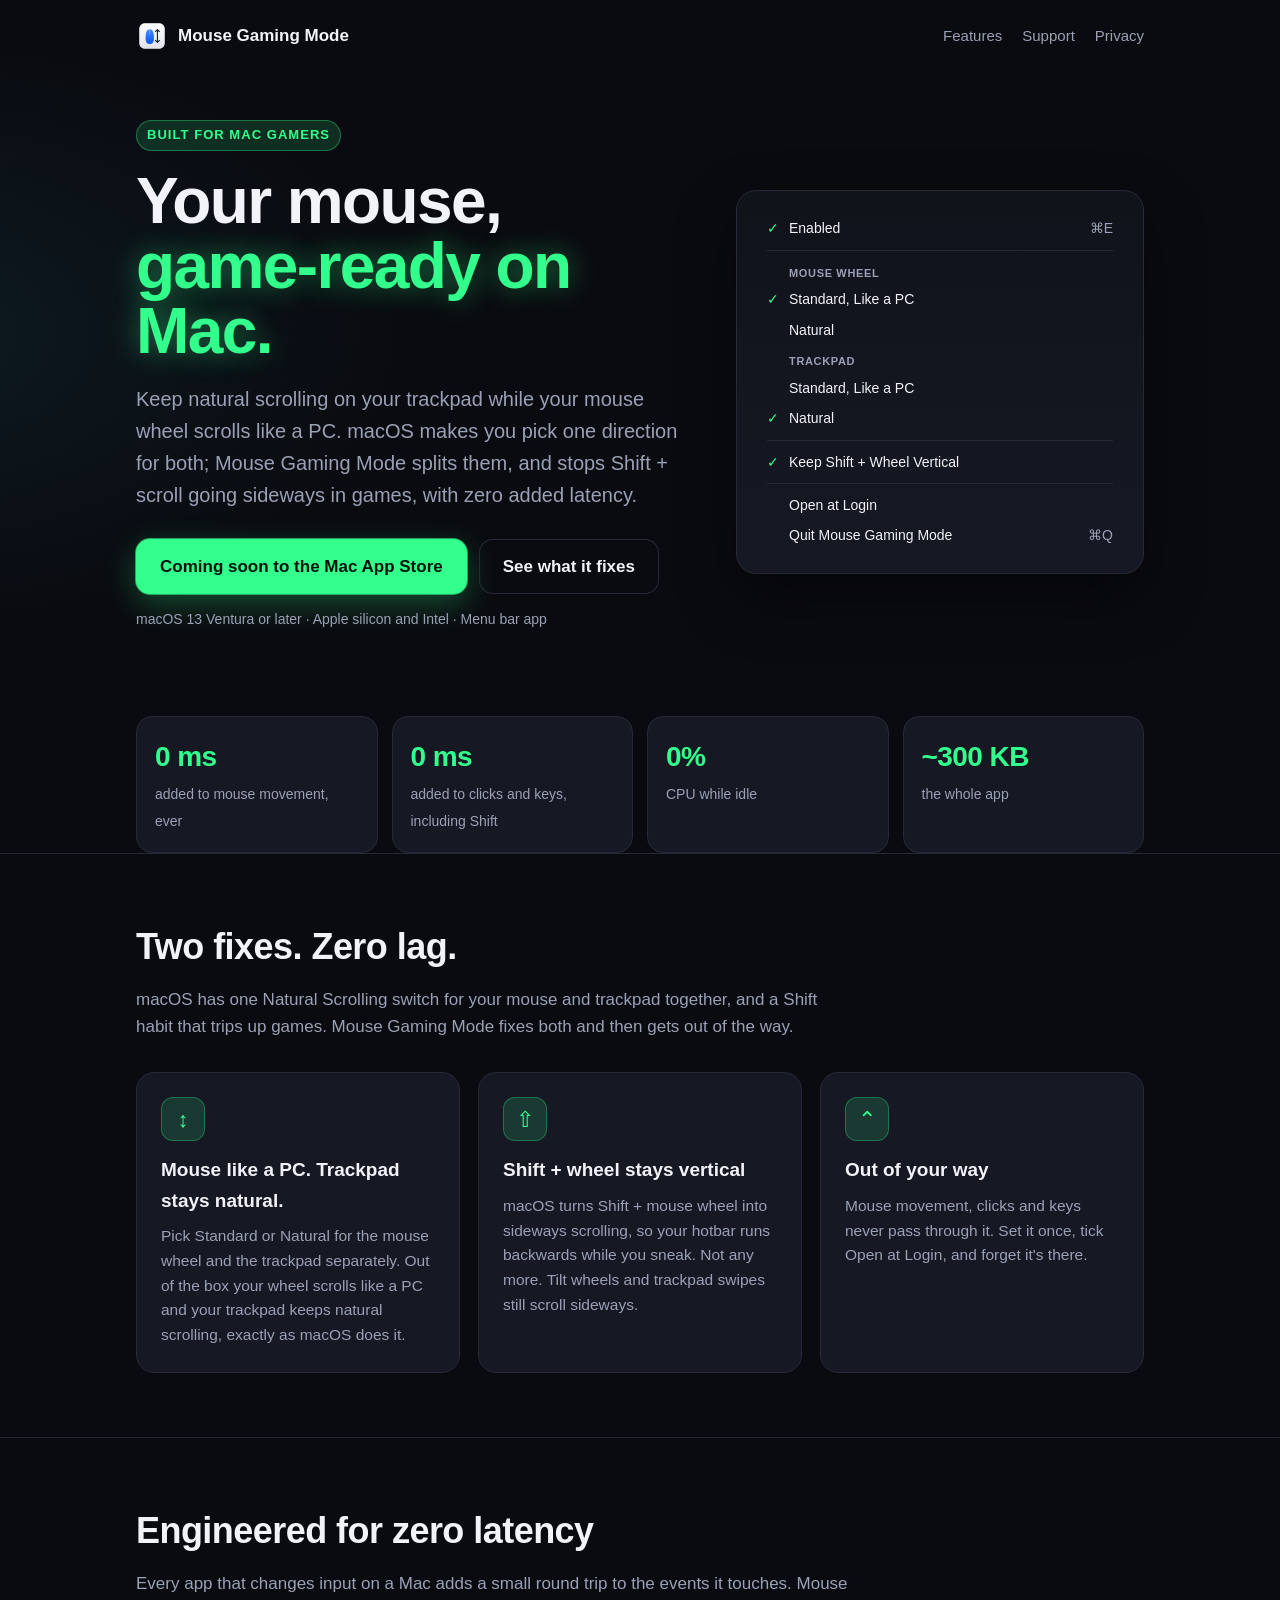
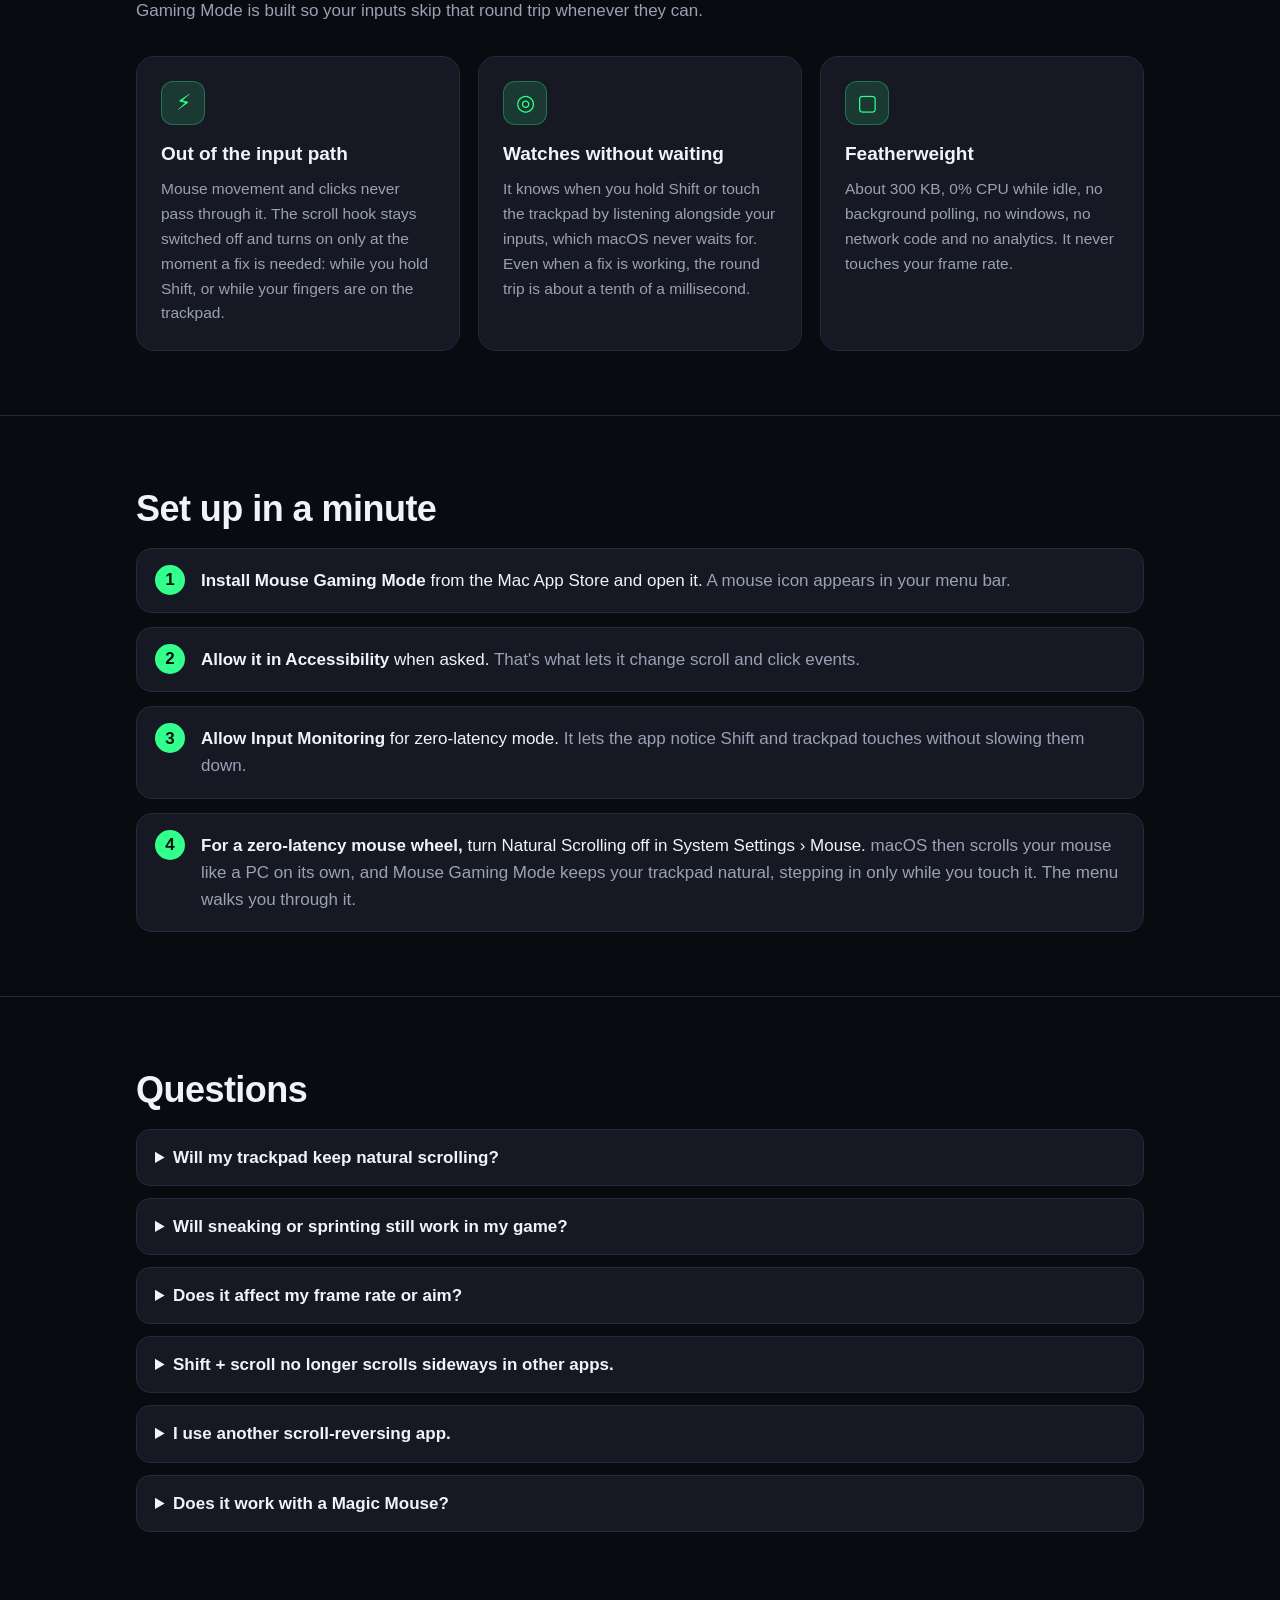
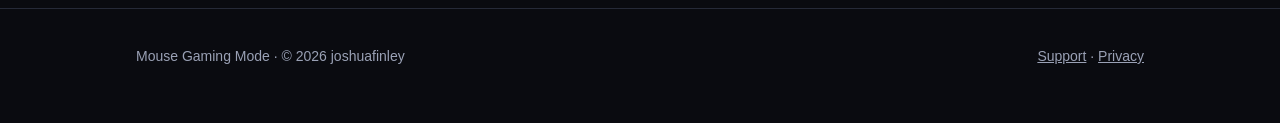
==== commit 60b9008c: "Lead with the trackpad keeping natural scrolling Co-Authored-By: Claude Opus 5.5 <noreply@anthropic." ====
--- a/index.html
+++ b/index.html
@@ -4,9 +4,9 @@
 <meta charset="utf-8">
 <meta name="viewport" content="width=device-width, initial-scale=1">
 <title>Mouse Gaming Mode for Mac</title>
-<meta name="description" content="Mouse Gaming Mode makes your mouse game-ready on Mac: PC-style wheel scrolling with zero added latency, a natural trackpad, and Shift + scroll that stays vertical in games.">
+<meta name="description" content="Keep natural scrolling on your trackpad while your mouse wheel scrolls like a PC. Mouse Gaming Mode splits the Mac's shared scroll direction, with zero added latency, and keeps Shift + scroll vertical in games.">
 <meta property="og:title" content="Mouse Gaming Mode: your mouse, game-ready on Mac">
-<meta property="og:description" content="PC-style mouse scrolling with zero added latency, a natural trackpad, and no more Shift + scroll going sideways in games.">
+<meta property="og:description" content="Natural scrolling on your trackpad, PC-style scrolling on your mouse wheel, zero added latency.">
 <meta property="og:image" content="https://joshuafinley.github.io/mouse-gaming-mode/icon.png">
 <link rel="icon" href="icon.png">
 <link rel="stylesheet" href="style.css">
@@ -22,7 +22,7 @@
     <div>
       <span class="eyebrow">Built for Mac gamers</span>
       <h1>Your mouse,<br><span class="neon">game‑ready on Mac.</span></h1>
-      <p class="lead">Your Mac gives your mouse and trackpad one shared scroll direction. Mouse Gaming Mode splits them, so your wheel scrolls like a PC, and stops Shift + scroll going sideways in games, with zero added latency.</p>
+      <p class="lead">Keep natural scrolling on your trackpad while your mouse wheel scrolls like a PC. macOS makes you pick one direction for both; Mouse Gaming Mode splits them, and stops Shift + scroll going sideways in games, with zero added latency.</p>
       <div class="cta">
         <a class="button" aria-disabled="true">Coming soon to the Mac App Store</a>
         <a class="button ghost" href="#features">See what it fixes</a>
@@ -61,8 +61,8 @@
     <div class="cards">
       <article class="card">
         <div class="glyph" aria-hidden="true">↕︎</div>
-        <h3>Wheel like a PC, trackpad like a Mac</h3>
-        <p>Pick Standard or Natural for the mouse wheel and the trackpad separately. Out of the box your wheel scrolls like a PC and your trackpad stays natural.</p>
+        <h3>Mouse like a PC. Trackpad stays natural.</h3>
+        <p>Pick Standard or Natural for the mouse wheel and the trackpad separately. Out of the box your wheel scrolls like a PC and your trackpad keeps natural scrolling, exactly as macOS does it.</p>
       </article>
       <article class="card">
         <div class="glyph" aria-hidden="true">⇧</div>
@@ -109,7 +109,7 @@
       <li><strong>Install Mouse Gaming Mode</strong> from the Mac App Store and open it. <span>A mouse icon appears in your menu bar.</span></li>
       <li><strong>Allow it in Accessibility</strong> when asked. <span>That's what lets it change scroll and click events.</span></li>
       <li><strong>Allow Input Monitoring</strong> for zero-latency mode. <span>It lets the app notice Shift and trackpad touches without slowing them down.</span></li>
-      <li><strong>For a zero-latency mouse wheel,</strong> turn Natural Scrolling off in System Settings › Trackpad. <span>macOS then scrolls your mouse like a PC on its own, and Mouse Gaming Mode keeps your trackpad natural, stepping in only while you touch it. The menu walks you through it.</span></li>
+      <li><strong>For a zero-latency mouse wheel,</strong> turn Natural Scrolling off in System Settings › Mouse. <span>macOS then scrolls your mouse like a PC on its own, and Mouse Gaming Mode keeps your trackpad natural, stepping in only while you touch it. The menu walks you through it.</span></li>
     </ol>
   </div>
 </section>
@@ -117,6 +117,10 @@
 <section>
   <div class="wrap">
     <h2>Questions</h2>
+    <details>
+      <summary>Will my trackpad keep natural scrolling?</summary>
+      <p>Yes. That's the point: macOS has a single Natural Scrolling switch for your mouse and trackpad together, and Mouse Gaming Mode splits them. Your trackpad keeps natural scrolling while your mouse wheel scrolls like a PC, or set each one the other way round.</p>
+    </details>
     <details>
       <summary>Will sneaking or sprinting still work in my game?</summary>
       <p>Yes. Games read the Shift key directly. Mouse Gaming Mode only removes Shift from the scroll event itself, which is what macOS uses to turn a scroll sideways.</p>
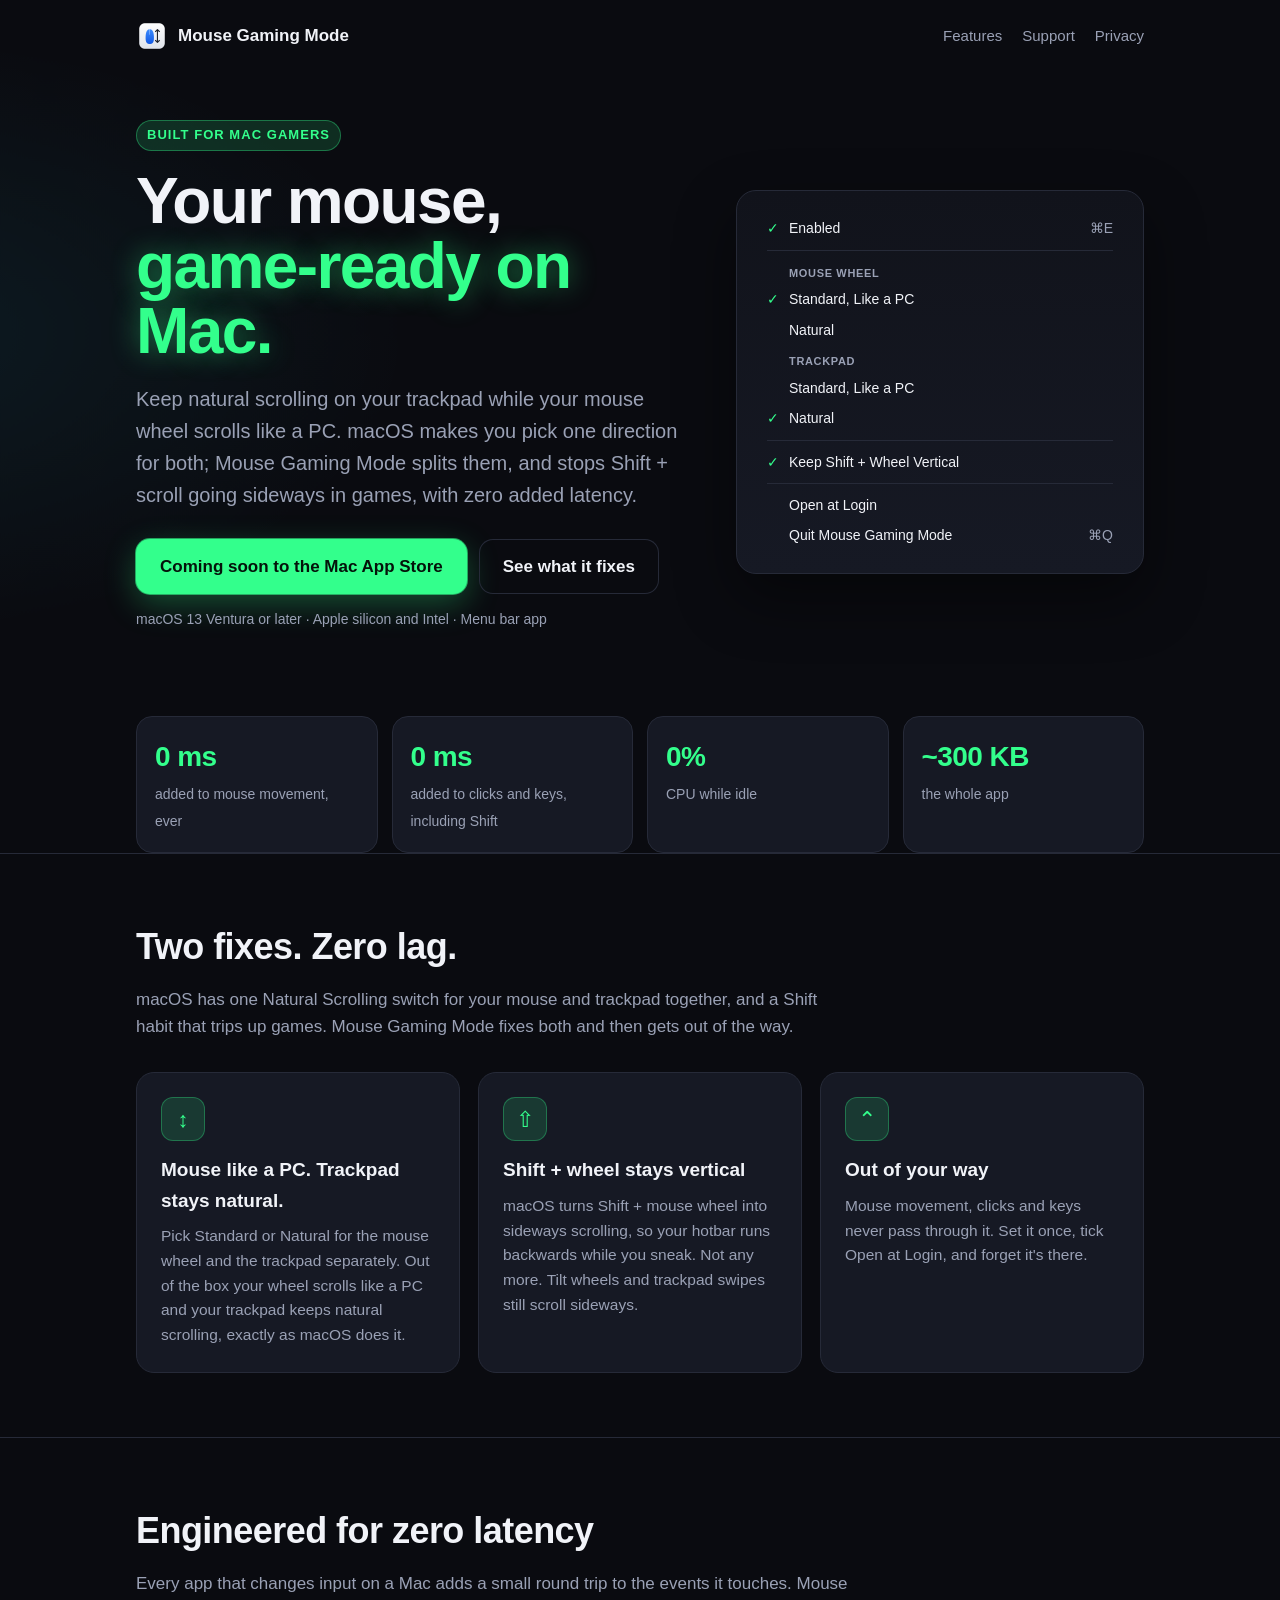
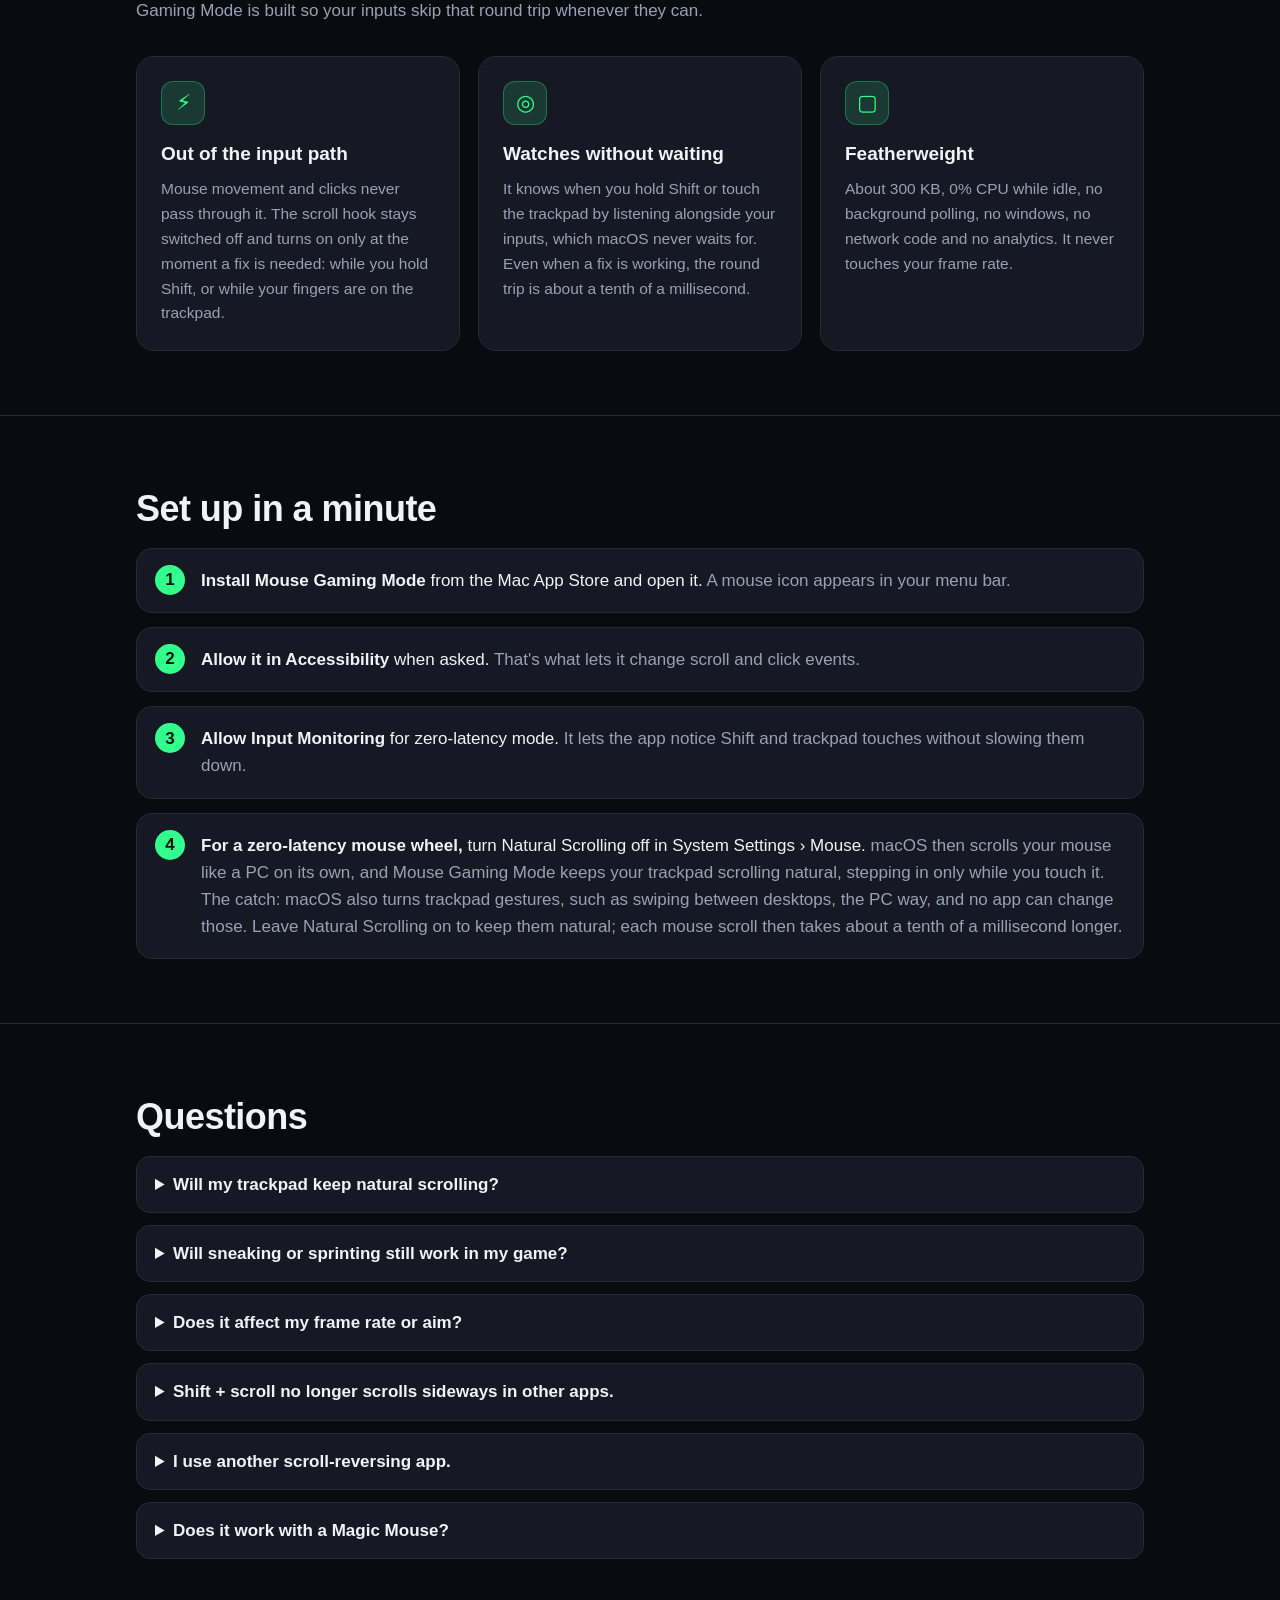
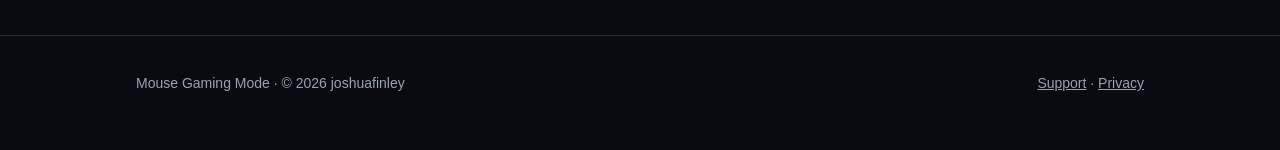
==== commit b5bcb93f: "Say that macOS's Natural Scrolling switch also sets trackpad gesture direction Co-Authored-By: Claud" ====
--- a/index.html
+++ b/index.html
@@ -109,7 +109,7 @@
       <li><strong>Install Mouse Gaming Mode</strong> from the Mac App Store and open it. <span>A mouse icon appears in your menu bar.</span></li>
       <li><strong>Allow it in Accessibility</strong> when asked. <span>That's what lets it change scroll and click events.</span></li>
       <li><strong>Allow Input Monitoring</strong> for zero-latency mode. <span>It lets the app notice Shift and trackpad touches without slowing them down.</span></li>
-      <li><strong>For a zero-latency mouse wheel,</strong> turn Natural Scrolling off in System Settings › Mouse. <span>macOS then scrolls your mouse like a PC on its own, and Mouse Gaming Mode keeps your trackpad natural, stepping in only while you touch it. The menu walks you through it.</span></li>
+      <li><strong>For a zero-latency mouse wheel,</strong> turn Natural Scrolling off in System Settings › Mouse. <span>macOS then scrolls your mouse like a PC on its own, and Mouse Gaming Mode keeps your trackpad scrolling natural, stepping in only while you touch it. The catch: macOS also turns trackpad gestures, such as swiping between desktops, the PC way, and no app can change those. Leave Natural Scrolling on to keep them natural; each mouse scroll then takes about a tenth of a millisecond longer.</span></li>
     </ol>
   </div>
 </section>
@@ -119,7 +119,7 @@
     <h2>Questions</h2>
     <details>
       <summary>Will my trackpad keep natural scrolling?</summary>
-      <p>Yes. That's the point: macOS has a single Natural Scrolling switch for your mouse and trackpad together, and Mouse Gaming Mode splits them. Your trackpad keeps natural scrolling while your mouse wheel scrolls like a PC, or set each one the other way round.</p>
+      <p>Yes. That's the point: macOS has a single Natural Scrolling switch for your mouse and trackpad together, and Mouse Gaming Mode splits them. Your trackpad keeps natural scrolling while your mouse wheel scrolls like a PC, or set each one the other way round. Trackpad gestures, such as swiping between desktops, follow macOS's own Natural Scrolling switch, so leave it on if you want those natural too.</p>
     </details>
     <details>
       <summary>Will sneaking or sprinting still work in my game?</summary>
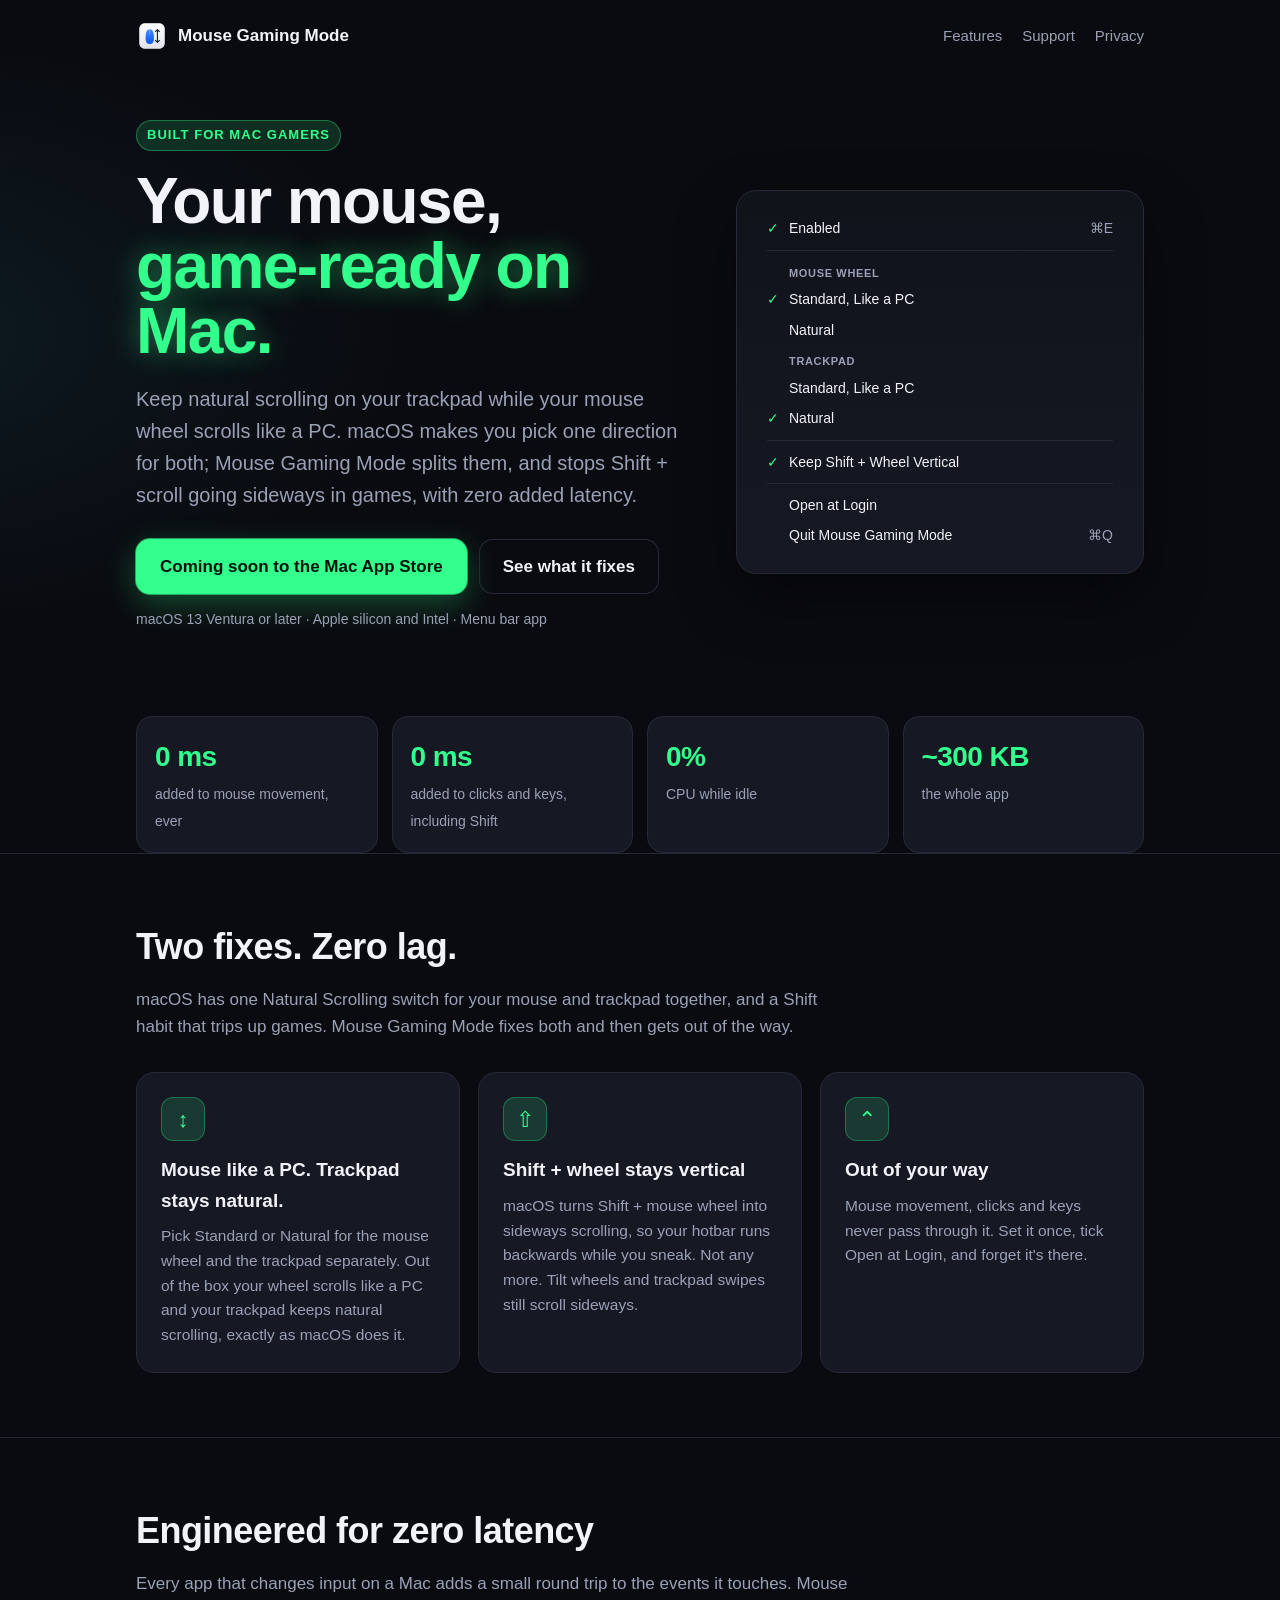
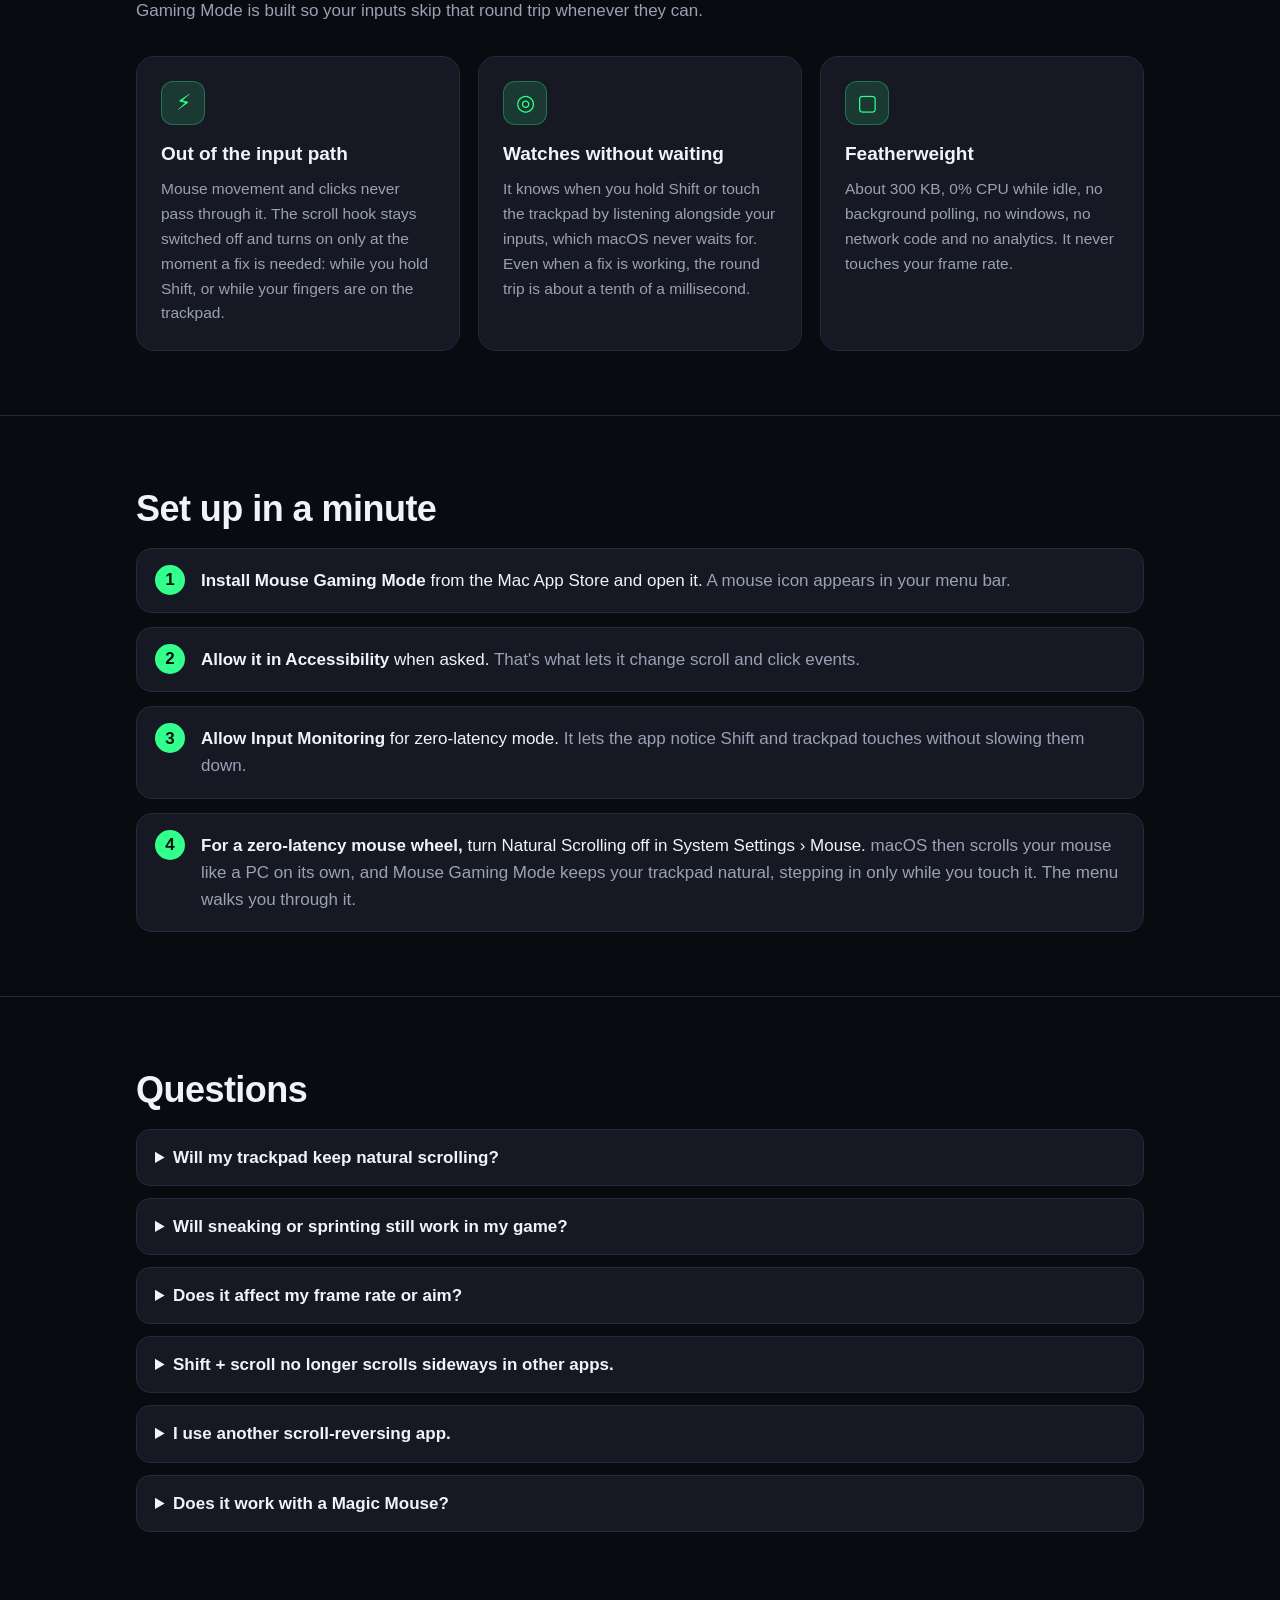
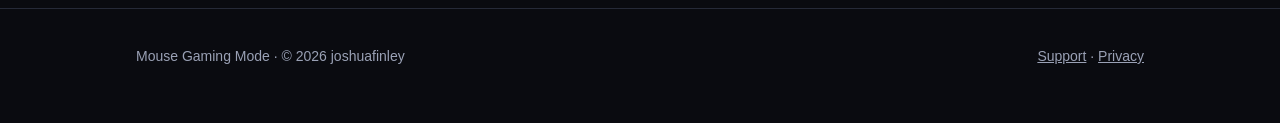
==== commit 3d321a6e: "Keep the gesture note in the app only Co-Authored-By: Claude Opus 5.5 <noreply@anthropic.com>" ====
--- a/index.html
+++ b/index.html
@@ -109,7 +109,7 @@
       <li><strong>Install Mouse Gaming Mode</strong> from the Mac App Store and open it. <span>A mouse icon appears in your menu bar.</span></li>
       <li><strong>Allow it in Accessibility</strong> when asked. <span>That's what lets it change scroll and click events.</span></li>
       <li><strong>Allow Input Monitoring</strong> for zero-latency mode. <span>It lets the app notice Shift and trackpad touches without slowing them down.</span></li>
-      <li><strong>For a zero-latency mouse wheel,</strong> turn Natural Scrolling off in System Settings › Mouse. <span>macOS then scrolls your mouse like a PC on its own, and Mouse Gaming Mode keeps your trackpad scrolling natural, stepping in only while you touch it. The catch: macOS also turns trackpad gestures, such as swiping between desktops, the PC way, and no app can change those. Leave Natural Scrolling on to keep them natural; each mouse scroll then takes about a tenth of a millisecond longer.</span></li>
+      <li><strong>For a zero-latency mouse wheel,</strong> turn Natural Scrolling off in System Settings › Mouse. <span>macOS then scrolls your mouse like a PC on its own, and Mouse Gaming Mode keeps your trackpad natural, stepping in only while you touch it. The menu walks you through it.</span></li>
     </ol>
   </div>
 </section>
@@ -119,7 +119,7 @@
     <h2>Questions</h2>
     <details>
       <summary>Will my trackpad keep natural scrolling?</summary>
-      <p>Yes. That's the point: macOS has a single Natural Scrolling switch for your mouse and trackpad together, and Mouse Gaming Mode splits them. Your trackpad keeps natural scrolling while your mouse wheel scrolls like a PC, or set each one the other way round. Trackpad gestures, such as swiping between desktops, follow macOS's own Natural Scrolling switch, so leave it on if you want those natural too.</p>
+      <p>Yes. That's the point: macOS has a single Natural Scrolling switch for your mouse and trackpad together, and Mouse Gaming Mode splits them. Your trackpad keeps natural scrolling while your mouse wheel scrolls like a PC, or set each one the other way round.</p>
     </details>
     <details>
       <summary>Will sneaking or sprinting still work in my game?</summary>
